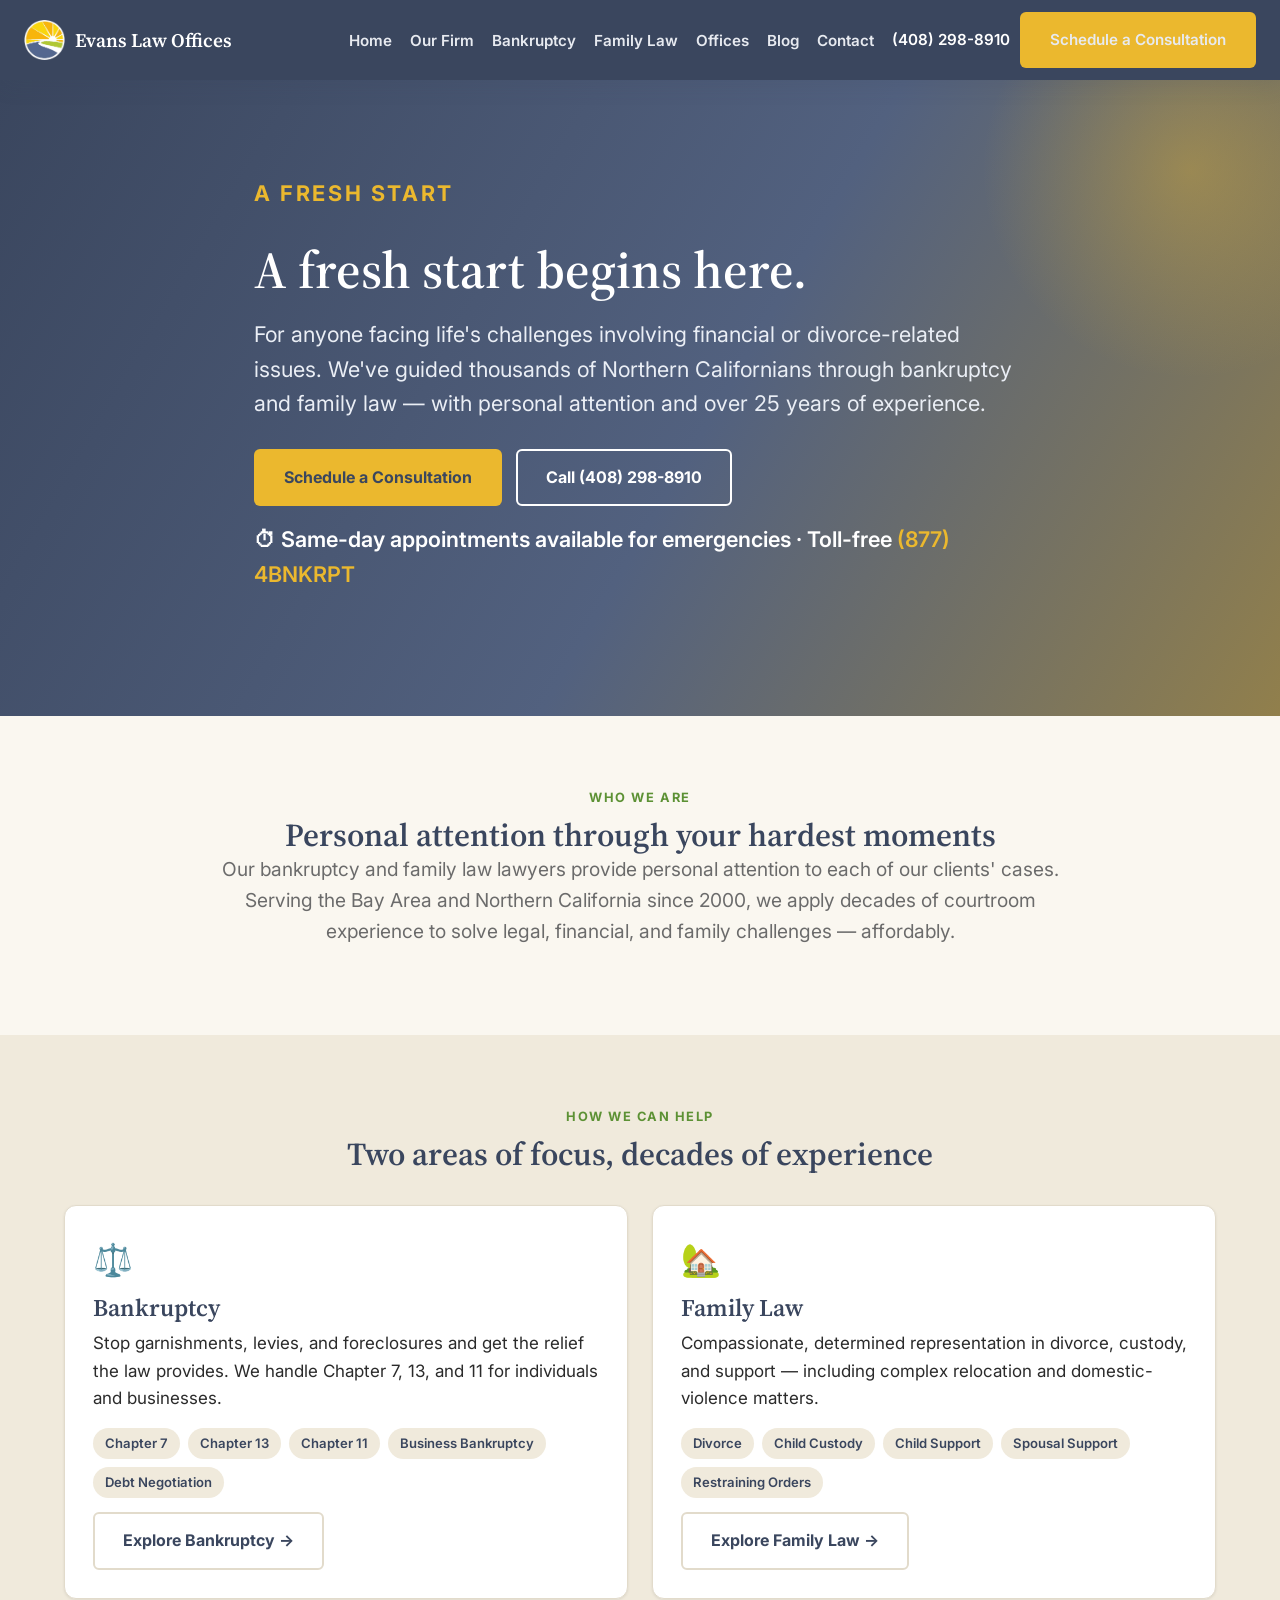
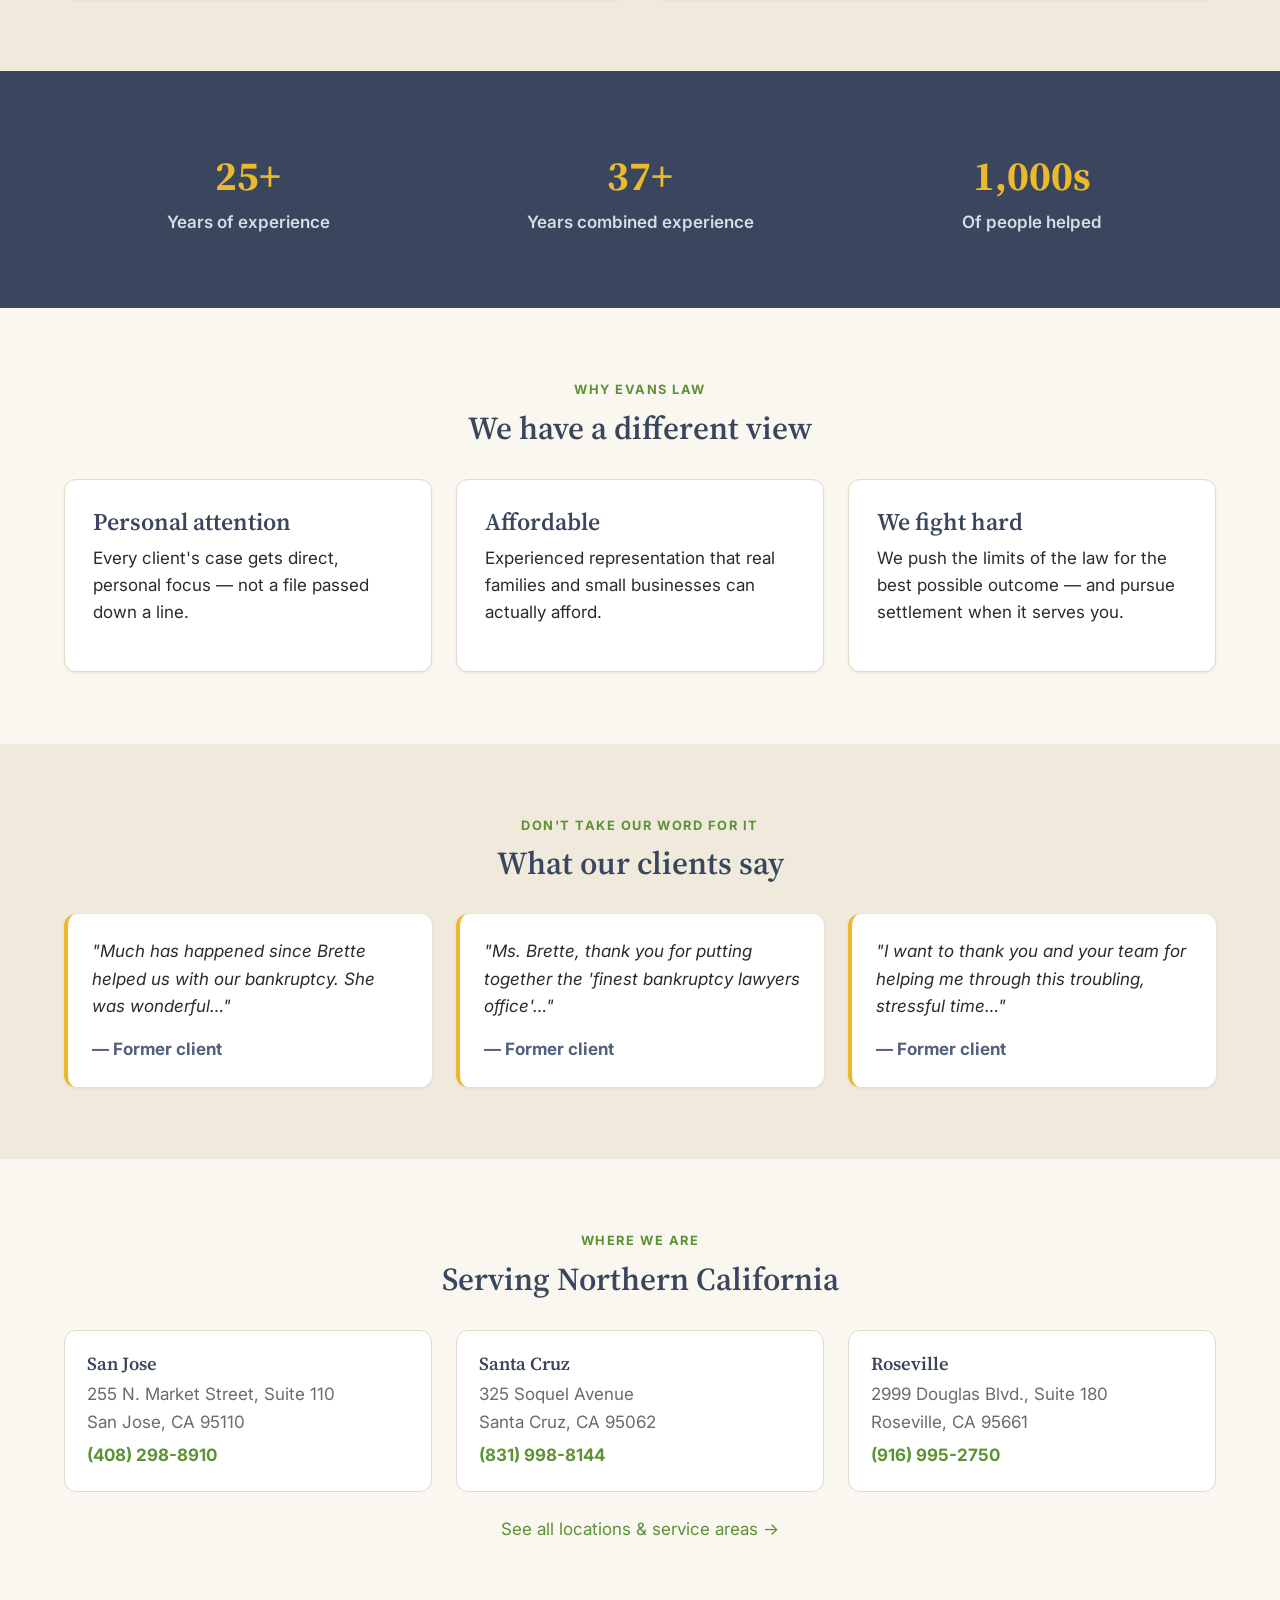
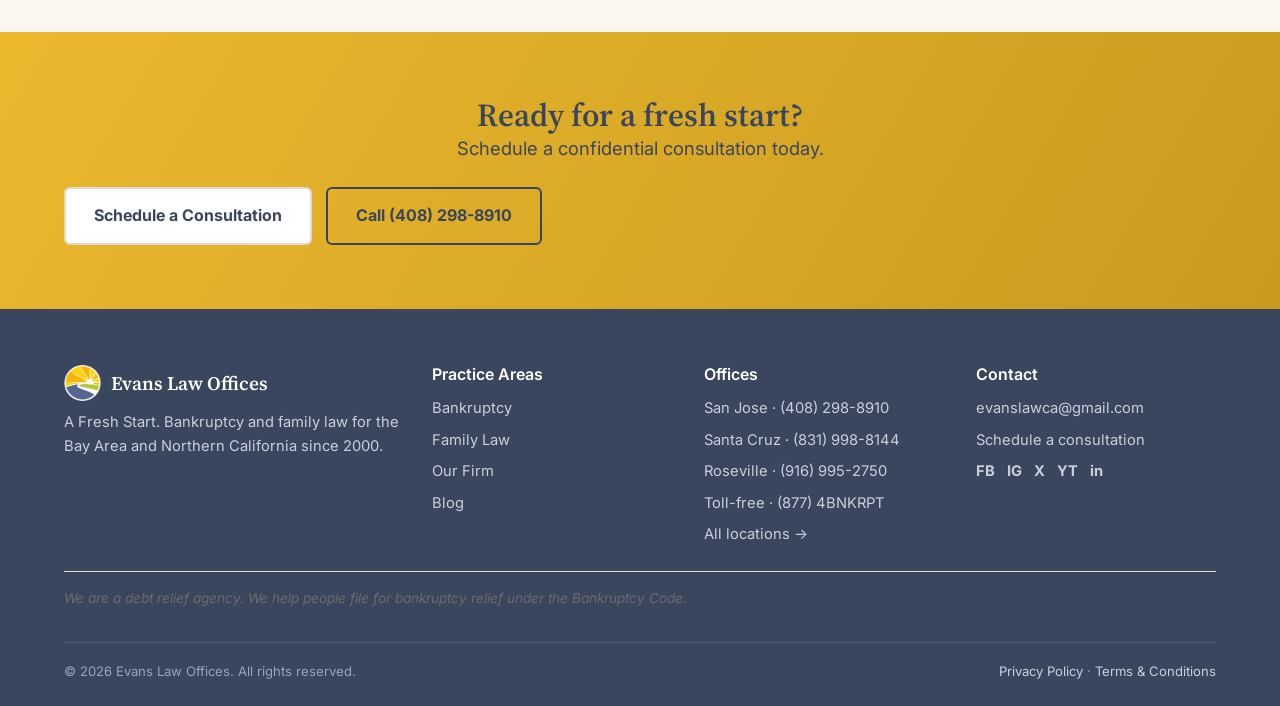
==== index.html @ bb020825 "Evans Law Offices website — initial build Static marketing site (HTML/CSS) for Evans Law Offices. Ba" ====
<!DOCTYPE html>
<html lang="en">
<head>
<meta charset="UTF-8">
<meta name="viewport" content="width=device-width, initial-scale=1.0">
<title>Evans Law Offices — A Fresh Start | Bankruptcy & Family Law, Northern California</title>
<meta name="description" content="Evans Law Offices helps Northern Californians through bankruptcy and family law with personal attention and 25+ years of experience. A fresh start begins here. Schedule a consultation.">
<link rel="preconnect" href="https://fonts.googleapis.com">
<link rel="preconnect" href="https://fonts.gstatic.com" crossorigin>
<link href="https://fonts.googleapis.com/css2?family=Inter:wght@400;600;700&family=Source+Serif+4:wght@500;600;700&display=swap" rel="stylesheet">
<link rel="stylesheet" href="css/styles.css">
<link rel="icon" href="assets/LOGO-LAW-1.png">
</head>
<body>

<!-- HEADER (keep identical across pages) -->
<header class="site-header">
  <nav class="nav">
    <a class="brand" href="index.html"><img src="assets/LOGO-LAW-1.png" alt="Evans Law Offices logo">Evans Law Offices</a>
    <button class="nav-toggle" aria-label="Toggle menu" onclick="document.getElementById('menu').classList.toggle('open')">☰</button>
    <ul class="nav-links" id="menu">
      <li><a href="index.html">Home</a></li>
      <li><a href="our-firm.html">Our Firm</a></li>
      <li><a href="bankruptcy.html">Bankruptcy</a></li>
      <li><a href="family-law.html">Family Law</a></li>
      <li><a href="offices.html">Offices</a></li>
      <li><a href="blog.html">Blog</a></li>
      <li><a href="contact.html">Contact</a></li>
      <li class="nav-cta">
        <a class="nav-phone" href="tel:+14082988910">(408) 298-8910</a>
        <a class="btn btn--gold" href="contact.html">Schedule a Consultation</a>
      </li>
    </ul>
  </nav>
</header>

<!-- HERO -->
<section class="hero">
  <div class="container">
    <p class="eyebrow" style="color:var(--gold)">A Fresh Start</p>
    <h1>A fresh start begins here.</h1>
    <p>For anyone facing life's challenges involving financial or divorce-related issues. We've guided
       thousands of Northern Californians through bankruptcy and family law — with personal attention
       and over 25 years of experience.</p>
    <div class="btn-row">
      <a class="btn btn--gold" href="contact.html">Schedule a Consultation</a>
      <a class="btn btn--outline" href="tel:+14082988910">Call (408) 298-8910</a>
    </div>
    <p style="margin-top:1rem;font-weight:600;color:#fff">⏱ Same-day appointments available for emergencies · Toll-free <a href="tel:+18774265778" style="color:var(--gold)">(877) 4BNKRPT</a></p>
  </div>
</section>

<!-- OVERVIEW -->
<section class="section">
  <div class="container center">
    <p class="eyebrow">Who We Are</p>
    <h2>Personal attention through your hardest moments</h2>
    <p class="lead">Our bankruptcy and family law lawyers provide personal attention to each of our
       clients' cases. Serving the Bay Area and Northern California since 2000, we apply decades of
       courtroom experience to solve legal, financial, and family challenges — affordably.</p>
  </div>
</section>

<!-- TWO PILLARS -->
<section class="section section--sand">
  <div class="container">
    <div class="center" style="margin-bottom:32px">
      <p class="eyebrow">How We Can Help</p>
      <h2>Two areas of focus, decades of experience</h2>
    </div>
    <div class="grid grid-2">
      <div class="card">
        <div class="icon">⚖️</div>
        <h3>Bankruptcy</h3>
        <p>Stop garnishments, levies, and foreclosures and get the relief the law provides. We handle
           Chapter 7, 13, and 11 for individuals and businesses.</p>
        <div class="chips">
          <span class="chip">Chapter 7</span><span class="chip">Chapter 13</span>
          <span class="chip">Chapter 11</span><span class="chip">Business Bankruptcy</span>
          <span class="chip">Debt Negotiation</span>
        </div>
        <a class="btn btn--ghost" href="bankruptcy.html">Explore Bankruptcy →</a>
      </div>
      <div class="card">
        <div class="icon">🏡</div>
        <h3>Family Law</h3>
        <p>Compassionate, determined representation in divorce, custody, and support — including
           complex relocation and domestic-violence matters.</p>
        <div class="chips">
          <span class="chip">Divorce</span><span class="chip">Child Custody</span>
          <span class="chip">Child Support</span><span class="chip">Spousal Support</span>
          <span class="chip">Restraining Orders</span>
        </div>
        <a class="btn btn--ghost" href="family-law.html">Explore Family Law →</a>
      </div>
    </div>
  </div>
</section>

<!-- STATS BAND -->
<section class="section section--slate">
  <div class="container">
    <div class="stats">
      <div class="stat"><div class="num">25+</div><div class="label">Years of experience</div></div>
      <div class="stat"><div class="num">37+</div><div class="label">Years combined experience</div></div>
      <div class="stat"><div class="num">1,000s</div><div class="label">Of people helped</div></div>
    </div>
  </div>
</section>

<!-- WHY US -->
<section class="section">
  <div class="container">
    <div class="center" style="margin-bottom:32px">
      <p class="eyebrow">Why Evans Law</p>
      <h2>We have a different view</h2>
    </div>
    <div class="grid grid-3">
      <div class="card"><h3>Personal attention</h3><p>Every client's case gets direct, personal focus —
        not a file passed down a line.</p></div>
      <div class="card"><h3>Affordable</h3><p>Experienced representation that real families and small
        businesses can actually afford.</p></div>
      <div class="card"><h3>We fight hard</h3><p>We push the limits of the law for the best possible
        outcome — and pursue settlement when it serves you.</p></div>
    </div>
  </div>
</section>

<!-- TESTIMONIALS -->
<section class="section section--sand">
  <div class="container">
    <div class="center" style="margin-bottom:32px">
      <p class="eyebrow">Don't Take Our Word For It</p>
      <h2>What our clients say</h2>
    </div>
    <div class="grid grid-3">
      <div class="quote"><p>"Much has happened since Brette helped us with our bankruptcy. She was
        wonderful…"</p><div class="by">— Former client</div></div>
      <div class="quote"><p>"Ms. Brette, thank you for putting together the 'finest bankruptcy
        lawyers office'…"</p><div class="by">— Former client</div></div>
      <div class="quote"><p>"I want to thank you and your team for helping me through this troubling,
        stressful time…"</p><div class="by">— Former client</div></div>
    </div>
  </div>
</section>

<!-- OFFICES STRIP -->
<section class="section">
  <div class="container">
    <div class="center" style="margin-bottom:32px">
      <p class="eyebrow">Where We Are</p>
      <h2>Serving Northern California</h2>
    </div>
    <div class="grid grid-3">
      <div class="office"><h3>San Jose</h3><address>255 N. Market Street, Suite 110<br>San Jose, CA 95110</address><a href="tel:+14082988910">(408) 298-8910</a></div>
      <div class="office"><h3>Santa Cruz</h3><address>325 Soquel Avenue<br>Santa Cruz, CA 95062</address><a href="tel:+18319988144">(831) 998-8144</a></div>
      <div class="office"><h3>Roseville</h3><address>2999 Douglas Blvd., Suite 180<br>Roseville, CA 95661</address><a href="tel:+19169952750">(916) 995-2750</a></div>
    </div>
    <p class="center" style="margin-top:24px"><a href="offices.html">See all locations &amp; service areas →</a></p>
  </div>
</section>

<!-- CTA BAND -->
<section class="cta-band">
  <div class="container">
    <h2>Ready for a fresh start?</h2>
    <p style="font-size:1.15rem;margin-bottom:1.5rem">Schedule a confidential consultation today.</p>
    <div class="btn-row center">
      <a class="btn btn--ghost" href="contact.html">Schedule a Consultation</a>
      <a class="btn btn--outline" href="tel:+14082988910" style="color:var(--slate-deep)">Call (408) 298-8910</a>
    </div>
  </div>
</section>

<!-- FOOTER (keep identical across pages) -->
<footer class="site-footer">
  <div class="container">
    <div class="footer-grid">
      <div>
        <a class="brand" href="index.html" style="color:#fff;margin-bottom:10px"><img src="assets/LOGO-LAW-1.png" alt="" style="height:36px">Evans Law Offices</a>
        <p style="margin-top:10px">A Fresh Start. Bankruptcy and family law for the Bay Area and
           Northern California since 2000.</p>
      </div>
      <div>
        <h4>Practice Areas</h4>
        <ul>
          <li><a href="bankruptcy.html">Bankruptcy</a></li>
          <li><a href="family-law.html">Family Law</a></li>
          <li><a href="our-firm.html">Our Firm</a></li>
          <li><a href="blog.html">Blog</a></li>
        </ul>
      </div>
      <div>
        <h4>Offices</h4>
        <ul>
          <li>San Jose · <a href="tel:+14082988910">(408) 298-8910</a></li>
          <li>Santa Cruz · <a href="tel:+18319988144">(831) 998-8144</a></li>
          <li>Roseville · <a href="tel:+19169952750">(916) 995-2750</a></li>
          <li>Toll-free · <a href="tel:+18774265778">(877) 4BNKRPT</a></li>
          <li><a href="offices.html">All locations →</a></li>
        </ul>
      </div>
      <div>
        <h4>Contact</h4>
        <ul>
          <li><a href="mailto:evanslawca@gmail.com">evanslawca@gmail.com</a></li>
          <li><a href="contact.html">Schedule a consultation</a></li>
        </ul>
        <div class="socials"><a href="#">FB</a><a href="#">IG</a><a href="#">X</a><a href="#">YT</a><a href="#">in</a></div>
      </div>
    </div>
    <p class="disclosure">We are a debt relief agency. We help people file for bankruptcy relief under
       the Bankruptcy Code.</p>
    <div class="footer-bottom">
      <span>© 2026 Evans Law Offices. All rights reserved.</span>
      <span><a href="privacy-policy.html">Privacy Policy</a> · <a href="terms.html">Terms &amp; Conditions</a></span>
    </div>
  </div>
</footer>

</body>
</html>
---- css/styles.css ----
/* Evans Law Offices — shared stylesheet. Tokens from docs/design-tokens.md */

:root{
  --gold:#EBB82E; --gold-dark:#C99A1E;
  --slate:#52617F; --slate-deep:#3A465E;
  --green:#73B043; --green-dark:#5C9134;
  --cream:#FAF7F0; --sand:#F0EADC; --charcoal:#2B2B2B; --gray:#6B6B6B;
  --line:#E2DBCB; --white:#fff;
  --radius-sm:6px; --radius:12px; --radius-lg:20px;
  --shadow-sm:0 1px 3px rgba(0,0,0,.08);
  --shadow:0 6px 20px rgba(58,70,94,.12);
  --shadow-lg:0 16px 40px rgba(58,70,94,.18);
  --serif:"Source Serif 4",Georgia,"Times New Roman",serif;
  --sans:"Inter","Helvetica Neue",Arial,sans-serif;
  --container:1200px;
}

*{box-sizing:border-box;margin:0;padding:0}
html{scroll-behavior:smooth}
body{font-family:var(--sans);color:var(--charcoal);background:var(--cream);line-height:1.6;font-size:17px}
img{max-width:100%;display:block}
a{color:var(--green-dark);text-decoration:none}
a:hover{text-decoration:underline}
h1,h2,h3,h4{font-family:var(--serif);color:var(--slate-deep);line-height:1.2;font-weight:600}
h1{font-size:2.5rem}h2{font-size:2rem}h3{font-size:1.5rem}
p{margin:0 0 1rem}
.container{max-width:var(--container);margin:0 auto;padding:0 24px}
.section{padding:72px 0}
.section--sand{background:var(--sand)}
.section--slate{background:var(--slate-deep);color:#EDEFF3}
.section--slate h2,.section--slate h3{color:#fff}
.center{text-align:center}
.lead{font-size:1.2rem;color:var(--gray);max-width:70ch}
.center .lead{margin-left:auto;margin-right:auto}
.eyebrow{text-transform:uppercase;letter-spacing:.12em;font-size:.8rem;font-weight:700;color:var(--green-dark);margin-bottom:.5rem}
.section--slate .eyebrow{color:var(--gold)}

/* Buttons */
.btn{display:inline-block;font-weight:700;padding:14px 28px;border-radius:var(--radius-sm);
  border:2px solid transparent;cursor:pointer;transition:.15s;font-size:1rem}
.btn:hover{text-decoration:none}
.btn--gold{background:var(--gold);color:var(--slate-deep)}
.btn--gold:hover{background:var(--gold-dark)}
.btn--outline{background:transparent;border-color:currentColor;color:inherit}
.btn--outline:hover{background:rgba(255,255,255,.12)}
.btn--ghost{background:#fff;color:var(--slate-deep);border-color:var(--line)}
.btn--ghost:hover{border-color:var(--slate)}
.btn-row{display:flex;gap:14px;flex-wrap:wrap}
.center .btn-row{justify-content:center}

/* Header */
.site-header{position:sticky;top:0;z-index:50;background:var(--slate-deep);color:#fff;box-shadow:var(--shadow)}
.nav{display:flex;align-items:center;gap:20px;padding:12px 24px;max-width:1280px;margin:0 auto}
.brand{display:flex;align-items:center;gap:10px;font-family:var(--serif);font-size:1.2rem;color:#fff;font-weight:600}
.brand img{height:40px;width:auto}
.brand:hover{text-decoration:none}
.nav-links{display:flex;gap:18px;margin-left:auto;align-items:center;list-style:none;flex-wrap:wrap}
.nav-links a{color:#E7EAF0;font-weight:600;font-size:.95rem}
.nav-links a:hover{color:var(--gold);text-decoration:none}
.nav-cta{display:flex;gap:10px;align-items:center}
.nav-phone{color:#fff!important;font-weight:700}
.nav-toggle{display:none;background:none;border:0;color:#fff;font-size:1.6rem;cursor:pointer}

/* Hero */
.hero{position:relative;background:linear-gradient(120deg,var(--slate-deep) 0%,var(--slate) 55%,var(--gold-dark) 140%);
  color:#fff;padding:96px 0;overflow:hidden}
.hero::after{content:"";position:absolute;right:-120px;top:-120px;width:420px;height:420px;border-radius:50%;
  background:radial-gradient(circle,var(--gold) 0%,transparent 70%);opacity:.35}
.hero .container{position:relative;z-index:2;max-width:820px}
.hero h1{color:#fff;font-size:3.25rem;margin-bottom:1rem}
.hero p{font-size:1.35rem;color:#EAEEF5;margin-bottom:1.75rem;max-width:60ch}

/* Grid + cards */
.grid{display:grid;gap:24px}
.grid-2{grid-template-columns:repeat(2,1fr)}
.grid-3{grid-template-columns:repeat(3,1fr)}
.card{background:#fff;border:1px solid var(--line);border-radius:var(--radius);padding:28px;box-shadow:var(--shadow-sm);transition:.15s}
.card:hover{box-shadow:var(--shadow);transform:translateY(-3px)}
.card h3{margin-bottom:.5rem}
.card .icon{font-size:2rem;margin-bottom:.5rem}
.chips{display:flex;flex-wrap:wrap;gap:8px;margin:14px 0}
.chip{background:var(--sand);color:var(--slate-deep);border-radius:999px;padding:5px 12px;font-size:.82rem;font-weight:600}

/* Stats band */
.stats{display:grid;grid-template-columns:repeat(3,1fr);gap:24px;text-align:center}
.stat .num{font-family:var(--serif);font-size:2.6rem;color:var(--gold);font-weight:700}
.stat .label{color:#D6DBE6;font-weight:600}

/* Testimonials */
.quote{background:#fff;border-left:4px solid var(--gold);border-radius:var(--radius);padding:24px;box-shadow:var(--shadow-sm)}
.quote p{font-style:italic;color:var(--charcoal)}
.quote .by{font-style:normal;font-weight:700;color:var(--slate);margin-top:.5rem}

/* Office cards */
.office{background:#fff;border:1px solid var(--line);border-radius:var(--radius);padding:22px}
.office h3{font-size:1.15rem}
.office address{font-style:normal;color:var(--gray);margin:.4rem 0}
.office a{font-weight:700}

/* Team */
.member{background:#fff;border:1px solid var(--line);border-radius:var(--radius);overflow:hidden;text-align:center}
.member .ph{aspect-ratio:1/1;background:linear-gradient(135deg,var(--sand),var(--line));display:flex;align-items:center;justify-content:center;font-family:var(--serif);font-size:3rem;color:var(--slate)}
.member .body{padding:20px}
.member .role{color:var(--green-dark);font-weight:700;font-size:.9rem}

/* Forms */
.form{display:grid;gap:14px;max-width:620px}
.form label{font-weight:600;font-size:.9rem;color:var(--slate-deep)}
.form input,.form select,.form textarea{width:100%;padding:12px;border:1px solid var(--line);border-radius:var(--radius-sm);font:inherit;background:#fff}
.form textarea{min-height:130px}
.form-row{display:grid;grid-template-columns:1fr 1fr;gap:14px}
@media(max-width:560px){.form-row{grid-template-columns:1fr}}

/* CTA band */
.cta-band{background:linear-gradient(120deg,var(--gold) 0%,var(--gold-dark) 100%);color:var(--slate-deep);text-align:center;padding:64px 0}
.cta-band h2{color:var(--slate-deep)}

/* Disclosure */
.disclosure{font-size:.85rem;color:var(--gray);font-style:italic;border-top:1px solid var(--line);padding-top:1rem;margin-top:1rem}

/* Footer */
.site-footer{background:var(--slate-deep);color:#C9D0DD;padding:56px 0 24px;font-size:.92rem}
.footer-grid{display:grid;grid-template-columns:1.4fr 1fr 1fr 1fr;gap:32px}
.site-footer h4{color:#fff;font-family:var(--sans);font-size:1rem;margin-bottom:.8rem}
.site-footer a{color:#C9D0DD}
.site-footer a:hover{color:var(--gold)}
.site-footer ul{list-style:none}
.site-footer li{margin-bottom:.5rem}
.footer-bottom{border-top:1px solid rgba(255,255,255,.12);margin-top:32px;padding-top:18px;display:flex;justify-content:space-between;gap:16px;flex-wrap:wrap;font-size:.82rem;color:#9AA4B6}
.socials{display:flex;gap:12px}
.socials a{font-weight:700}

/* Page hero (interior) */
.page-hero{background:var(--slate-deep);color:#fff;padding:56px 0}
.page-hero h1{color:#fff}
.page-hero p{color:#D6DBE6;max-width:65ch}
.breadcrumb{font-size:.85rem;color:#9AA4B6;margin-bottom:.5rem}
.breadcrumb a{color:#9AA4B6}

/* Utility */
.mt-0{margin-top:0}.mb-0{margin-bottom:0}
.flag{background:#FFF7E0;border:1px dashed var(--gold-dark);color:#7a5e00;padding:2px 8px;border-radius:4px;font-size:.78rem;font-weight:700}

/* Responsive */
@media(max-width:960px){
  .footer-grid{grid-template-columns:1fr 1fr}
}
@media(max-width:768px){
  body{font-size:16px}
  .hero h1{font-size:2.4rem}.hero p{font-size:1.15rem}
  h1{font-size:2rem}h2{font-size:1.6rem}
  .grid-2,.grid-3{grid-template-columns:1fr}
  .stats{grid-template-columns:1fr;gap:18px}
  .nav-links{display:none;flex-direction:column;width:100%;margin:0;padding:12px 0}
  .nav-links.open{display:flex}
  .nav-toggle{display:block;margin-left:auto}
  .nav{flex-wrap:wrap}
  .footer-grid{grid-template-columns:1fr}
}
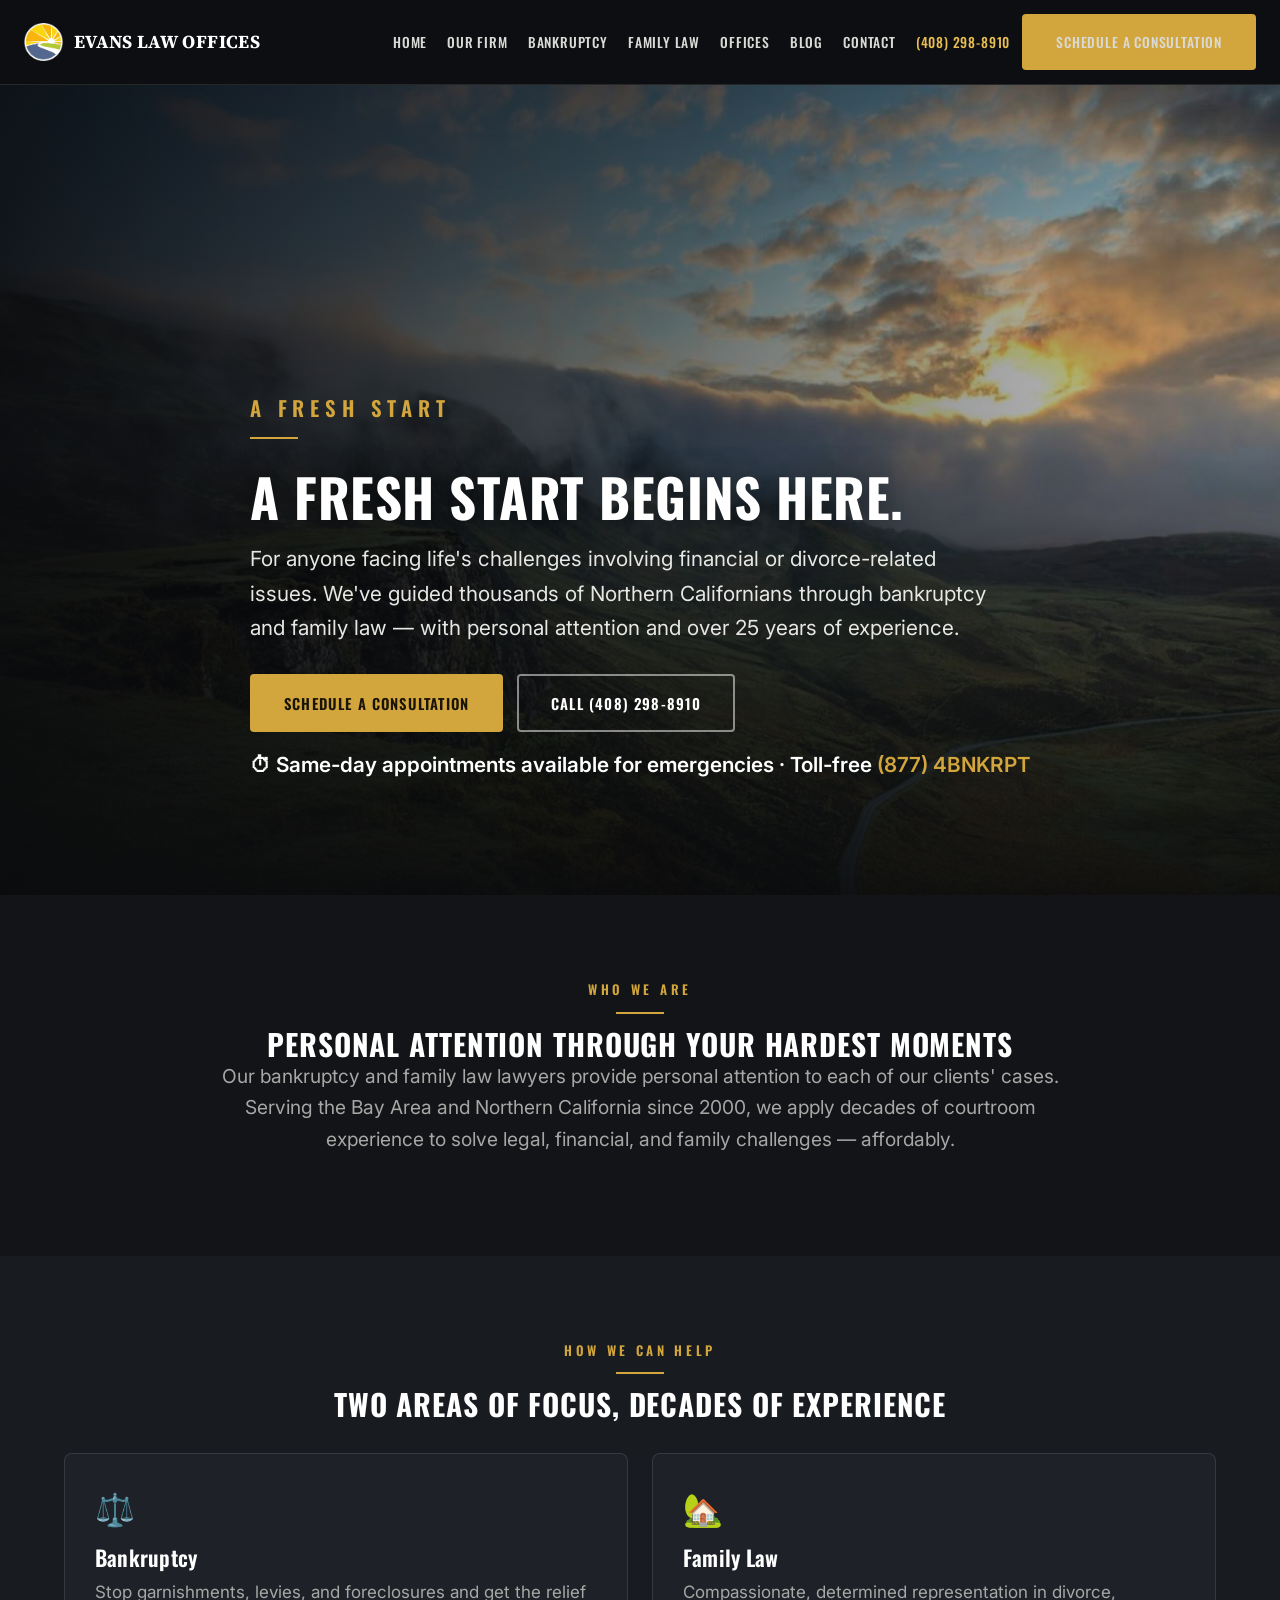
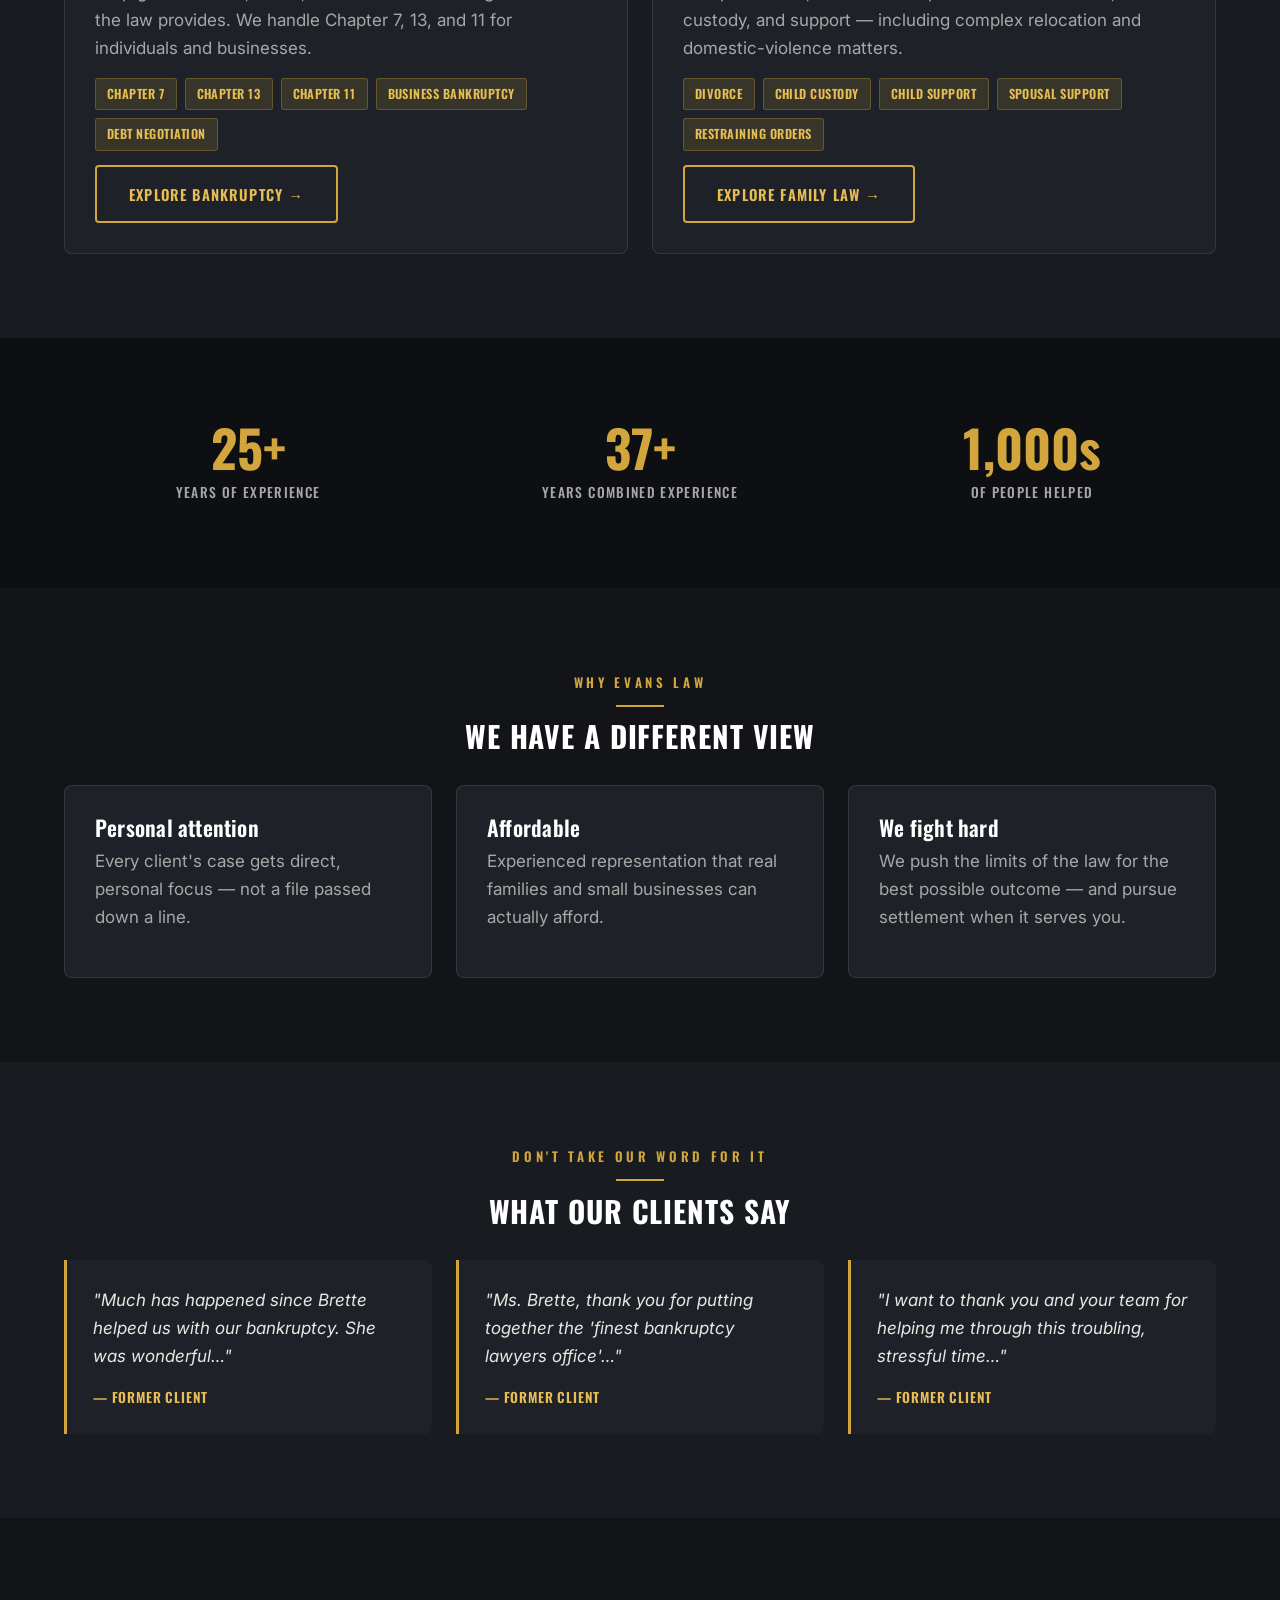
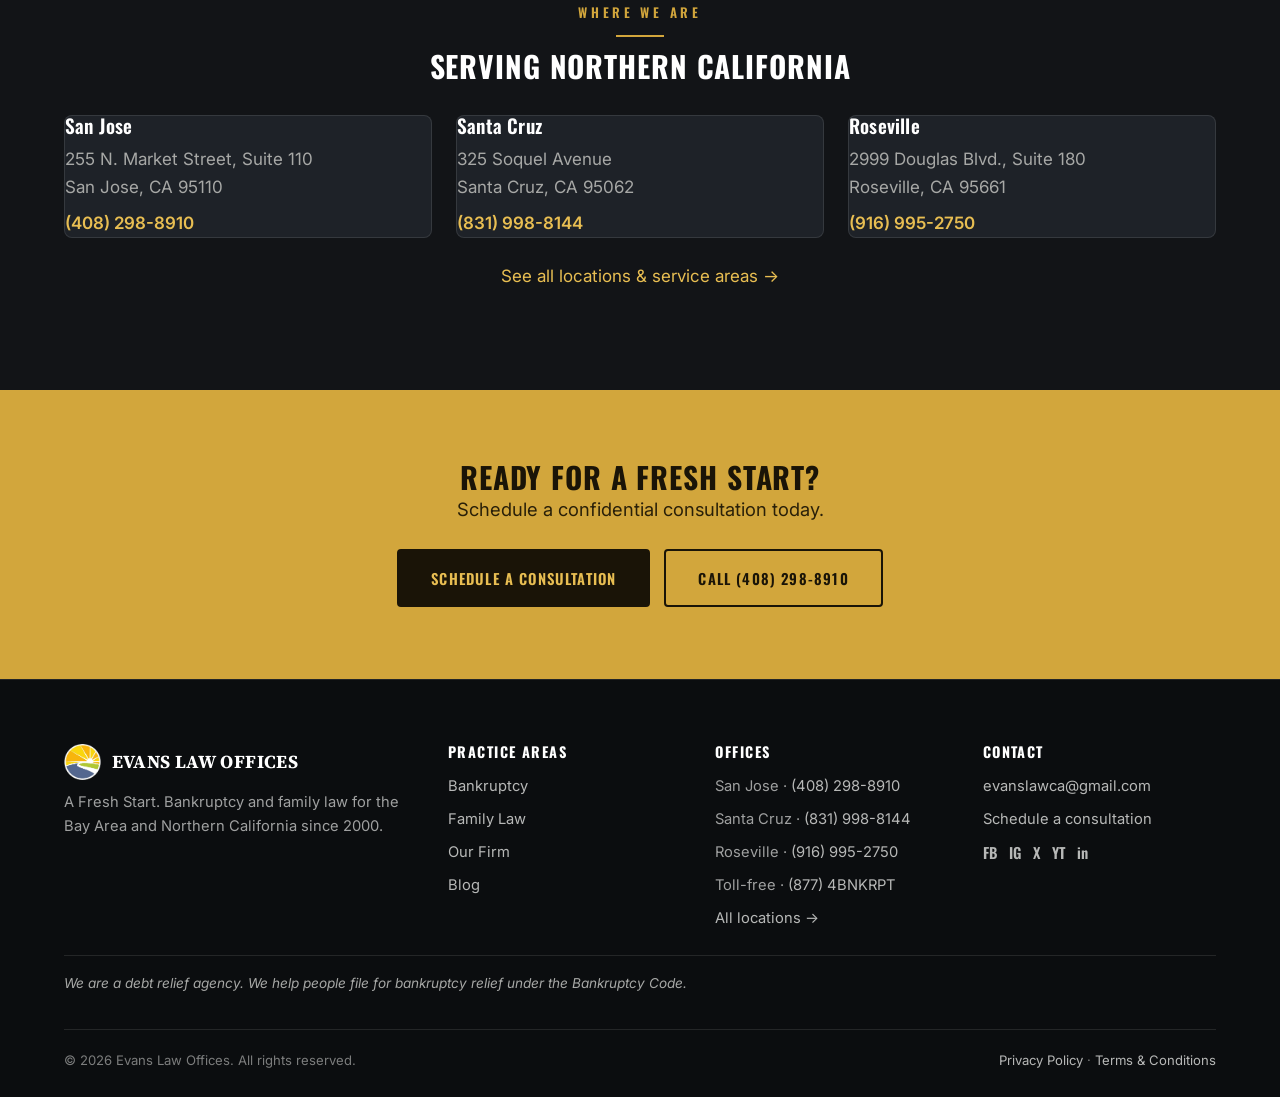
==== commit 998b29b0: "Optimize images + fix CTA centering/contrast and oversized text - Images: removed 4 unused assets, r" ====
--- a/index.html
+++ b/index.html
@@ -167,7 +167,7 @@
     <p style="font-size:1.15rem;margin-bottom:1.5rem">Schedule a confidential consultation today.</p>
     <div class="btn-row center">
       <a class="btn btn--ghost" href="contact.html">Schedule a Consultation</a>
-      <a class="btn btn--outline" href="tel:+14082988910" style="color:var(--slate-deep)">Call (408) 298-8910</a>
+      <a class="btn btn--outline" href="tel:+14082988910">Call (408) 298-8910</a>
     </div>
   </div>
 </section>
--- a/css/styles.css
+++ b/css/styles.css
@@ -1,159 +1,205 @@
-/* Evans Law Offices — shared stylesheet. Tokens from docs/design-tokens.md */
+/* Evans Law Offices — DARK CINEMATIC theme (modeled on bouhan.com).
+   Dramatic full-bleed photography, gold accent, bold uppercase headings. */
+@import url('https://fonts.googleapis.com/css2?family=Oswald:wght@400;500;600;700&family=Inter:wght@400;500;600;700&family=Source+Serif+4:wght@600;700&display=swap');
 
 :root{
-  --gold:#EBB82E; --gold-dark:#C99A1E;
-  --slate:#52617F; --slate-deep:#3A465E;
-  --green:#73B043; --green-dark:#5C9134;
-  --cream:#FAF7F0; --sand:#F0EADC; --charcoal:#2B2B2B; --gray:#6B6B6B;
-  --line:#E2DBCB; --white:#fff;
-  --radius-sm:6px; --radius:12px; --radius-lg:20px;
-  --shadow-sm:0 1px 3px rgba(0,0,0,.08);
-  --shadow:0 6px 20px rgba(58,70,94,.12);
-  --shadow-lg:0 16px 40px rgba(58,70,94,.18);
-  --serif:"Source Serif 4",Georgia,"Times New Roman",serif;
+  --gold:#D2A63C; --gold-bright:#E8BE52; --gold-dark:#B68C2A;
+  --ink:#121417;          /* base near-black bg */
+  --ink-2:#181B20;        /* alt section bg */
+  --surface:#1E2228;      /* cards */
+  --surface-2:#262B33;    /* card hover / inputs */
+  --line:rgba(255,255,255,.10);
+  --line-strong:rgba(255,255,255,.20);
+  --text:#E9E7E1;         /* primary text on dark */
+  --muted:#A7A8A6;        /* secondary text */
+  --white:#fff;
+  --radius-sm:4px; --radius:8px; --radius-lg:14px;
+  --shadow:0 12px 40px rgba(0,0,0,.45);
+  --head:"Oswald",Arial,sans-serif;
   --sans:"Inter","Helvetica Neue",Arial,sans-serif;
+  --serif:"Source Serif 4",Georgia,serif;
   --container:1200px;
+  --hero-img:url('../assets/hero-dawn.jpg');
 }
 
 *{box-sizing:border-box;margin:0;padding:0}
 html{scroll-behavior:smooth}
-body{font-family:var(--sans);color:var(--charcoal);background:var(--cream);line-height:1.6;font-size:17px}
+body{font-family:var(--sans);color:var(--text);background:var(--ink);line-height:1.65;font-size:17px;-webkit-font-smoothing:antialiased}
 img{max-width:100%;display:block}
-a{color:var(--green-dark);text-decoration:none}
-a:hover{text-decoration:underline}
-h1,h2,h3,h4{font-family:var(--serif);color:var(--slate-deep);line-height:1.2;font-weight:600}
-h1{font-size:2.5rem}h2{font-size:2rem}h3{font-size:1.5rem}
+a{color:var(--gold-bright);text-decoration:none}
+a:hover{color:var(--gold);text-decoration:none}
+
+h1,h2,h3,h4{font-family:var(--head);color:#fff;line-height:1.08;font-weight:700;letter-spacing:.01em}
+h1{font-size:2.6rem;text-transform:uppercase}
+h2{font-size:1.85rem;text-transform:uppercase;letter-spacing:.03em}
+h3{font-size:1.35rem;font-weight:600}
 p{margin:0 0 1rem}
+
 .container{max-width:var(--container);margin:0 auto;padding:0 24px}
-.section{padding:72px 0}
-.section--sand{background:var(--sand)}
-.section--slate{background:var(--slate-deep);color:#EDEFF3}
-.section--slate h2,.section--slate h3{color:#fff}
+.section{padding:84px 0;background:var(--ink)}
+.section--sand{background:var(--ink-2)}
+.section--slate{background:#0D0F12}
 .center{text-align:center}
-.lead{font-size:1.2rem;color:var(--gray);max-width:70ch}
+.lead{font-size:1.2rem;color:var(--muted);max-width:70ch}
 .center .lead{margin-left:auto;margin-right:auto}
-.eyebrow{text-transform:uppercase;letter-spacing:.12em;font-size:.8rem;font-weight:700;color:var(--green-dark);margin-bottom:.5rem}
-.section--slate .eyebrow{color:var(--gold)}
+.eyebrow{font-family:var(--head);text-transform:uppercase;letter-spacing:.28em;font-size:.82rem;
+  font-weight:600;color:var(--gold);margin-bottom:.9rem}
+.eyebrow::after{content:"";display:block;width:48px;height:2px;background:var(--gold);margin-top:.7rem}
+.center .eyebrow::after{margin-left:auto;margin-right:auto}
 
 /* Buttons */
-.btn{display:inline-block;font-weight:700;padding:14px 28px;border-radius:var(--radius-sm);
-  border:2px solid transparent;cursor:pointer;transition:.15s;font-size:1rem}
-.btn:hover{text-decoration:none}
-.btn--gold{background:var(--gold);color:var(--slate-deep)}
-.btn--gold:hover{background:var(--gold-dark)}
-.btn--outline{background:transparent;border-color:currentColor;color:inherit}
-.btn--outline:hover{background:rgba(255,255,255,.12)}
-.btn--ghost{background:#fff;color:var(--slate-deep);border-color:var(--line)}
-.btn--ghost:hover{border-color:var(--slate)}
+.btn{display:inline-block;font-family:var(--head);font-weight:600;text-transform:uppercase;
+  letter-spacing:.08em;padding:15px 32px;border-radius:var(--radius-sm);border:2px solid transparent;
+  cursor:pointer;transition:.18s;font-size:.92rem}
+.btn--gold{background:var(--gold);color:#1a1407}
+.btn--gold:hover{background:var(--gold-bright);color:#1a1407}
+.btn--outline{background:transparent;border-color:rgba(255,255,255,.5);color:#fff}
+.btn--outline:hover{background:#fff;color:var(--ink);border-color:#fff}
+.btn--ghost{background:transparent;border-color:var(--gold);color:var(--gold-bright)}
+.btn--ghost:hover{background:var(--gold);color:#1a1407}
 .btn-row{display:flex;gap:14px;flex-wrap:wrap}
-.center .btn-row{justify-content:center}
+.center .btn-row,.btn-row.center{justify-content:center}
 
 /* Header */
-.site-header{position:sticky;top:0;z-index:50;background:var(--slate-deep);color:#fff;box-shadow:var(--shadow)}
-.nav{display:flex;align-items:center;gap:20px;padding:12px 24px;max-width:1280px;margin:0 auto}
-.brand{display:flex;align-items:center;gap:10px;font-family:var(--serif);font-size:1.2rem;color:#fff;font-weight:600}
-.brand img{height:40px;width:auto}
-.brand:hover{text-decoration:none}
-.nav-links{display:flex;gap:18px;margin-left:auto;align-items:center;list-style:none;flex-wrap:wrap}
-.nav-links a{color:#E7EAF0;font-weight:600;font-size:.95rem}
-.nav-links a:hover{color:var(--gold);text-decoration:none}
-.nav-cta{display:flex;gap:10px;align-items:center}
-.nav-phone{color:#fff!important;font-weight:700}
-.nav-toggle{display:none;background:none;border:0;color:#fff;font-size:1.6rem;cursor:pointer}
-
-/* Hero */
-.hero{position:relative;background:linear-gradient(120deg,var(--slate-deep) 0%,var(--slate) 55%,var(--gold-dark) 140%);
-  color:#fff;padding:96px 0;overflow:hidden}
-.hero::after{content:"";position:absolute;right:-120px;top:-120px;width:420px;height:420px;border-radius:50%;
-  background:radial-gradient(circle,var(--gold) 0%,transparent 70%);opacity:.35}
-.hero .container{position:relative;z-index:2;max-width:820px}
-.hero h1{color:#fff;font-size:3.25rem;margin-bottom:1rem}
-.hero p{font-size:1.35rem;color:#EAEEF5;margin-bottom:1.75rem;max-width:60ch}
+.site-header{position:sticky;top:0;z-index:50;background:rgba(13,15,18,.92);backdrop-filter:blur(8px);
+  border-bottom:1px solid var(--line)}
+.nav{display:flex;align-items:center;gap:20px;padding:14px 24px;max-width:1320px;margin:0 auto}
+.brand{display:flex;align-items:center;gap:11px;font-family:var(--serif);font-size:1.15rem;color:#fff;
+  font-weight:700;letter-spacing:.02em;text-transform:uppercase}
+.brand img{height:38px;width:auto}
+.brand:hover{color:#fff}
+.nav-links{display:flex;gap:20px;margin-left:auto;align-items:center;list-style:none;flex-wrap:wrap}
+.nav-links a{font-family:var(--head);text-transform:uppercase;letter-spacing:.06em;color:#D9D9D6;
+  font-weight:500;font-size:.85rem}
+.nav-links a:hover{color:var(--gold-bright)}
+.nav-cta{display:flex;gap:12px;align-items:center}
+.nav-phone{color:var(--gold-bright)!important;font-weight:600}
+.nav-toggle{display:none;background:none;border:0;color:#fff;font-size:1.7rem;cursor:pointer;line-height:1}
+
+/* Hero — full-bleed dramatic photo */
+.hero{position:relative;min-height:90vh;display:flex;align-items:flex-end;
+  background:var(--hero-img) center/cover no-repeat;color:#fff;overflow:hidden}
+.hero::before{content:"";position:absolute;inset:0;
+  background:linear-gradient(90deg,rgba(10,11,13,.92) 0%,rgba(10,11,13,.62) 45%,rgba(10,11,13,.2) 100%),
+             linear-gradient(0deg,rgba(10,11,13,.9) 0%,rgba(10,11,13,0) 55%)}
+.hero .container{position:relative;z-index:2;max-width:860px;padding-bottom:84px;padding-top:80px}
+.hero h1{font-size:3.3rem;color:#fff;margin-bottom:1.1rem;text-shadow:0 2px 30px rgba(0,0,0,.5)}
+.hero p{font-size:1.3rem;color:#E7E7E4;margin-bottom:1.8rem;max-width:58ch}
+.hero .eyebrow{color:var(--gold-bright)}
 
 /* Grid + cards */
 .grid{display:grid;gap:24px}
 .grid-2{grid-template-columns:repeat(2,1fr)}
 .grid-3{grid-template-columns:repeat(3,1fr)}
-.card{background:#fff;border:1px solid var(--line);border-radius:var(--radius);padding:28px;box-shadow:var(--shadow-sm);transition:.15s}
-.card:hover{box-shadow:var(--shadow);transform:translateY(-3px)}
-.card h3{margin-bottom:.5rem}
-.card .icon{font-size:2rem;margin-bottom:.5rem}
+.card{background:var(--surface);border:1px solid var(--line);border-radius:var(--radius);padding:30px;
+  transition:.18s}
+.card:hover{background:var(--surface-2);border-color:var(--gold);transform:translateY(-4px)}
+.card h3{margin-bottom:.5rem;color:#fff}
+.card p{color:var(--muted)}
+.card .icon{font-size:2rem;margin-bottom:.6rem}
 .chips{display:flex;flex-wrap:wrap;gap:8px;margin:14px 0}
-.chip{background:var(--sand);color:var(--slate-deep);border-radius:999px;padding:5px 12px;font-size:.82rem;font-weight:600}
+.chip{background:rgba(210,166,60,.14);color:var(--gold-bright);border:1px solid rgba(210,166,60,.3);
+  border-radius:3px;padding:5px 11px;font-size:.78rem;font-weight:600;font-family:var(--head);
+  letter-spacing:.04em;text-transform:uppercase}
 
 /* Stats band */
 .stats{display:grid;grid-template-columns:repeat(3,1fr);gap:24px;text-align:center}
-.stat .num{font-family:var(--serif);font-size:2.6rem;color:var(--gold);font-weight:700}
-.stat .label{color:#D6DBE6;font-weight:600}
+.stat .num{font-family:var(--head);font-size:3.2rem;color:var(--gold);font-weight:700;line-height:1}
+.stat .label{color:var(--muted);font-weight:500;font-family:var(--head);text-transform:uppercase;
+  letter-spacing:.1em;font-size:.85rem;margin-top:.5rem}
 
 /* Testimonials */
-.quote{background:#fff;border-left:4px solid var(--gold);border-radius:var(--radius);padding:24px;box-shadow:var(--shadow-sm)}
-.quote p{font-style:italic;color:var(--charcoal)}
-.quote .by{font-style:normal;font-weight:700;color:var(--slate);margin-top:.5rem}
+.quote{background:var(--surface);border-left:3px solid var(--gold);border-radius:0 var(--radius) var(--radius) 0;
+  padding:26px}
+.quote p{font-style:italic;color:var(--text)}
+.quote .by{font-style:normal;font-weight:600;color:var(--gold-bright);margin-top:.6rem;font-family:var(--head);
+  text-transform:uppercase;letter-spacing:.06em;font-size:.85rem}
 
 /* Office cards */
-.office{background:#fff;border:1px solid var(--line);border-radius:var(--radius);padding:22px}
-.office h3{font-size:1.15rem}
-.office address{font-style:normal;color:var(--gray);margin:.4rem 0}
-.office a{font-weight:700}
+.office{background:var(--surface);border:1px solid var(--line);border-radius:var(--radius);padding:24px}
+.office{overflow:hidden;padding:0}
+.office .office-body{padding:22px}
+.office h3{font-size:1.2rem}
+.office address{font-style:normal;color:var(--muted);margin:.5rem 0}
+.office a{font-weight:600}
+.office .map{width:100%;height:190px;border:0;display:block;filter:grayscale(40%) invert(0)}
 
 /* Team */
-.member{background:#fff;border:1px solid var(--line);border-radius:var(--radius);overflow:hidden;text-align:center}
-.member .ph{aspect-ratio:1/1;background:linear-gradient(135deg,var(--sand),var(--line));display:flex;align-items:center;justify-content:center;font-family:var(--serif);font-size:3rem;color:var(--slate)}
-.member .body{padding:20px}
-.member .role{color:var(--green-dark);font-weight:700;font-size:.9rem}
+.member{background:var(--surface);border:1px solid var(--line);border-radius:var(--radius);overflow:hidden;text-align:center}
+.member .ph{aspect-ratio:1/1;background:linear-gradient(135deg,#2a2f37,#1a1d22);display:flex;
+  align-items:center;justify-content:center;font-family:var(--head);font-size:3rem;color:var(--gold);font-weight:700}
+.member-img{width:100%;aspect-ratio:4/5;object-fit:cover;object-position:center top;display:block;
+  filter:grayscale(18%) contrast(1.02)}
+.member:hover .member-img{filter:none}
+.member .body{padding:22px}
+.member .role{color:var(--gold-bright);font-weight:600;font-size:.85rem;font-family:var(--head);
+  text-transform:uppercase;letter-spacing:.06em}
+.member p{color:var(--muted)}
 
 /* Forms */
-.form{display:grid;gap:14px;max-width:620px}
-.form label{font-weight:600;font-size:.9rem;color:var(--slate-deep)}
-.form input,.form select,.form textarea{width:100%;padding:12px;border:1px solid var(--line);border-radius:var(--radius-sm);font:inherit;background:#fff}
+.form{display:grid;gap:15px;max-width:620px}
+.form label{font-weight:600;font-size:.82rem;color:#D9D9D6;font-family:var(--head);text-transform:uppercase;letter-spacing:.06em}
+.form input,.form select,.form textarea{width:100%;padding:13px;border:1px solid var(--line-strong);
+  border-radius:var(--radius-sm);font:inherit;background:var(--surface);color:var(--text)}
+.form input:focus,.form textarea:focus,.form select:focus{outline:none;border-color:var(--gold)}
 .form textarea{min-height:130px}
 .form-row{display:grid;grid-template-columns:1fr 1fr;gap:14px}
 @media(max-width:560px){.form-row{grid-template-columns:1fr}}
 
 /* CTA band */
-.cta-band{background:linear-gradient(120deg,var(--gold) 0%,var(--gold-dark) 100%);color:var(--slate-deep);text-align:center;padding:64px 0}
-.cta-band h2{color:var(--slate-deep)}
+.cta-band{background:var(--gold);color:#1a1407;text-align:center;padding:72px 0}
+.cta-band h2{color:#1a1407}
+.cta-band p{color:#2a2009}
+/* High-contrast buttons on the gold CTA band */
+.cta-band .btn--ghost{background:#1a1407;color:var(--gold-bright);border-color:#1a1407}
+.cta-band .btn--ghost:hover{background:#000;color:#fff}
+.cta-band .btn--outline{border-color:#1a1407;color:#1a1407}
+.cta-band .btn--outline:hover{background:#1a1407;color:var(--gold-bright)}
 
 /* Disclosure */
-.disclosure{font-size:.85rem;color:var(--gray);font-style:italic;border-top:1px solid var(--line);padding-top:1rem;margin-top:1rem}
+.disclosure{font-size:.85rem;color:var(--muted);font-style:italic;border-top:1px solid var(--line);padding-top:1rem;margin-top:1rem}
 
 /* Footer */
-.site-footer{background:var(--slate-deep);color:#C9D0DD;padding:56px 0 24px;font-size:.92rem}
-.footer-grid{display:grid;grid-template-columns:1.4fr 1fr 1fr 1fr;gap:32px}
-.site-footer h4{color:#fff;font-family:var(--sans);font-size:1rem;margin-bottom:.8rem}
-.site-footer a{color:#C9D0DD}
-.site-footer a:hover{color:var(--gold)}
+.site-footer{background:#0B0D0F;color:#9FA0A0;padding:64px 0 26px;font-size:.92rem;border-top:1px solid var(--line)}
+.footer-grid{display:grid;grid-template-columns:1.5fr 1fr 1fr 1fr;gap:34px}
+.site-footer h4{color:#fff;font-family:var(--head);text-transform:uppercase;letter-spacing:.1em;font-size:.9rem;margin-bottom:.9rem}
+.site-footer a{color:#B7B8B7}
+.site-footer a:hover{color:var(--gold-bright)}
 .site-footer ul{list-style:none}
-.site-footer li{margin-bottom:.5rem}
-.footer-bottom{border-top:1px solid rgba(255,255,255,.12);margin-top:32px;padding-top:18px;display:flex;justify-content:space-between;gap:16px;flex-wrap:wrap;font-size:.82rem;color:#9AA4B6}
-.socials{display:flex;gap:12px}
-.socials a{font-weight:700}
-
-/* Page hero (interior) */
-.page-hero{background:var(--slate-deep);color:#fff;padding:56px 0}
-.page-hero h1{color:#fff}
-.page-hero p{color:#D6DBE6;max-width:65ch}
-.breadcrumb{font-size:.85rem;color:#9AA4B6;margin-bottom:.5rem}
-.breadcrumb a{color:#9AA4B6}
+.site-footer li{margin-bottom:.55rem}
+.footer-bottom{border-top:1px solid var(--line);margin-top:34px;padding-top:20px;display:flex;
+  justify-content:space-between;gap:16px;flex-wrap:wrap;font-size:.82rem;color:#7C7D7D}
+.socials{display:flex;gap:12px;margin-top:6px}
+.socials a{font-weight:600;font-family:var(--head)}
+
+/* Interior page hero — dramatic photo + heavy overlay */
+.page-hero{position:relative;background:var(--hero-img) center/cover no-repeat;color:#fff;padding:90px 0 70px;overflow:hidden}
+.page-hero::before{content:"";position:absolute;inset:0;background:linear-gradient(90deg,rgba(10,11,13,.94),rgba(10,11,13,.7))}
+.page-hero .container{position:relative;z-index:2}
+.page-hero h1{color:#fff;font-size:2.8rem}
+.page-hero p{color:#D8D8D5;max-width:65ch}
+.breadcrumb{font-family:var(--head);text-transform:uppercase;letter-spacing:.08em;font-size:.78rem;color:#9a9b99;margin-bottom:.6rem}
+.breadcrumb a{color:#9a9b99}
+.breadcrumb a:hover{color:var(--gold-bright)}
 
 /* Utility */
 .mt-0{margin-top:0}.mb-0{margin-bottom:0}
-.flag{background:#FFF7E0;border:1px dashed var(--gold-dark);color:#7a5e00;padding:2px 8px;border-radius:4px;font-size:.78rem;font-weight:700}
+.flag{background:rgba(210,166,60,.15);border:1px dashed var(--gold);color:var(--gold-bright);
+  padding:2px 8px;border-radius:4px;font-size:.78rem;font-weight:600}
 
 /* Responsive */
-@media(max-width:960px){
-  .footer-grid{grid-template-columns:1fr 1fr}
-}
+@media(max-width:960px){.footer-grid{grid-template-columns:1fr 1fr}}
 @media(max-width:768px){
   body{font-size:16px}
-  .hero h1{font-size:2.4rem}.hero p{font-size:1.15rem}
-  h1{font-size:2rem}h2{font-size:1.6rem}
+  h1{font-size:2.1rem}h2{font-size:1.6rem}
+  .hero{min-height:80vh}
+  .hero h1{font-size:2.5rem}.hero p{font-size:1.1rem}
   .grid-2,.grid-3{grid-template-columns:1fr}
-  .stats{grid-template-columns:1fr;gap:18px}
-  .nav-links{display:none;flex-direction:column;width:100%;margin:0;padding:12px 0}
+  .stats{grid-template-columns:1fr;gap:24px}
+  .nav-links{display:none;flex-direction:column;width:100%;margin:0;padding:14px 0;gap:14px;align-items:flex-start}
   .nav-links.open{display:flex}
   .nav-toggle{display:block;margin-left:auto}
   .nav{flex-wrap:wrap}
   .footer-grid{grid-template-columns:1fr}
+  .page-hero h1{font-size:2rem}
 }
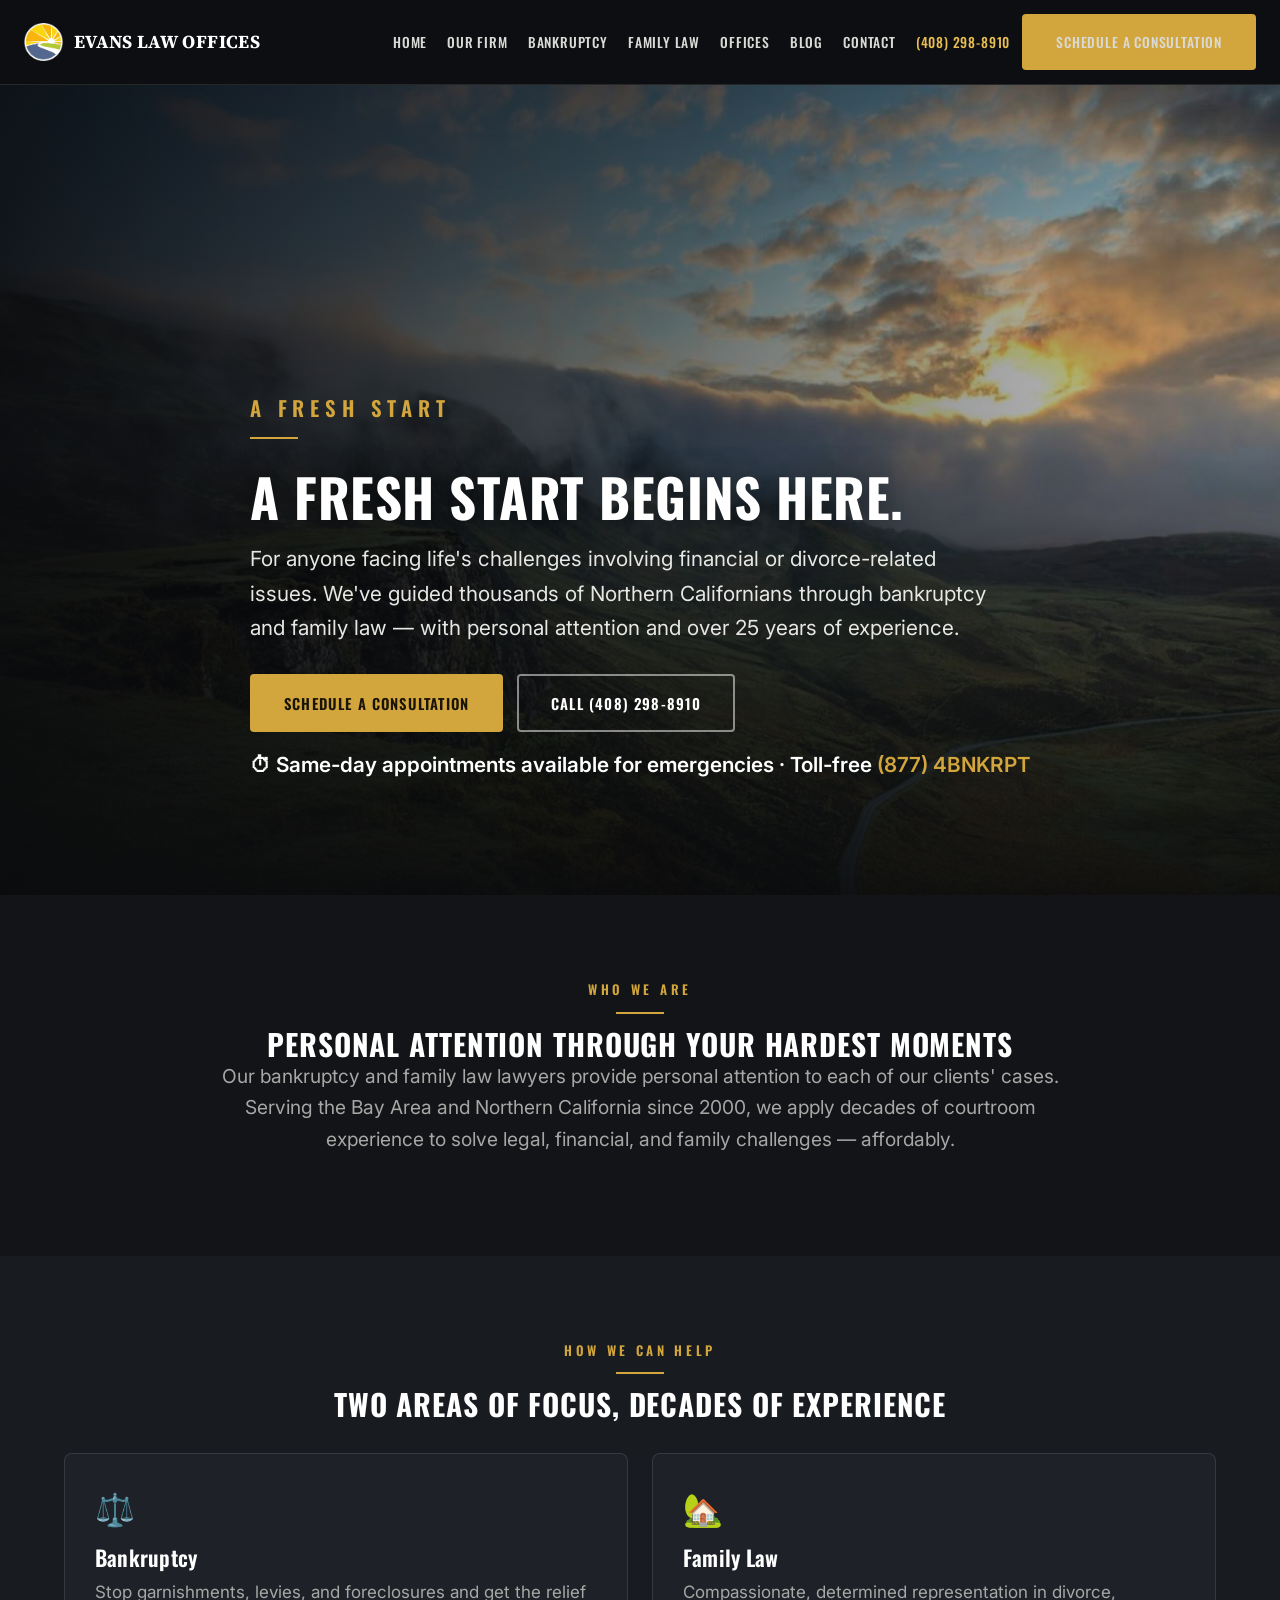
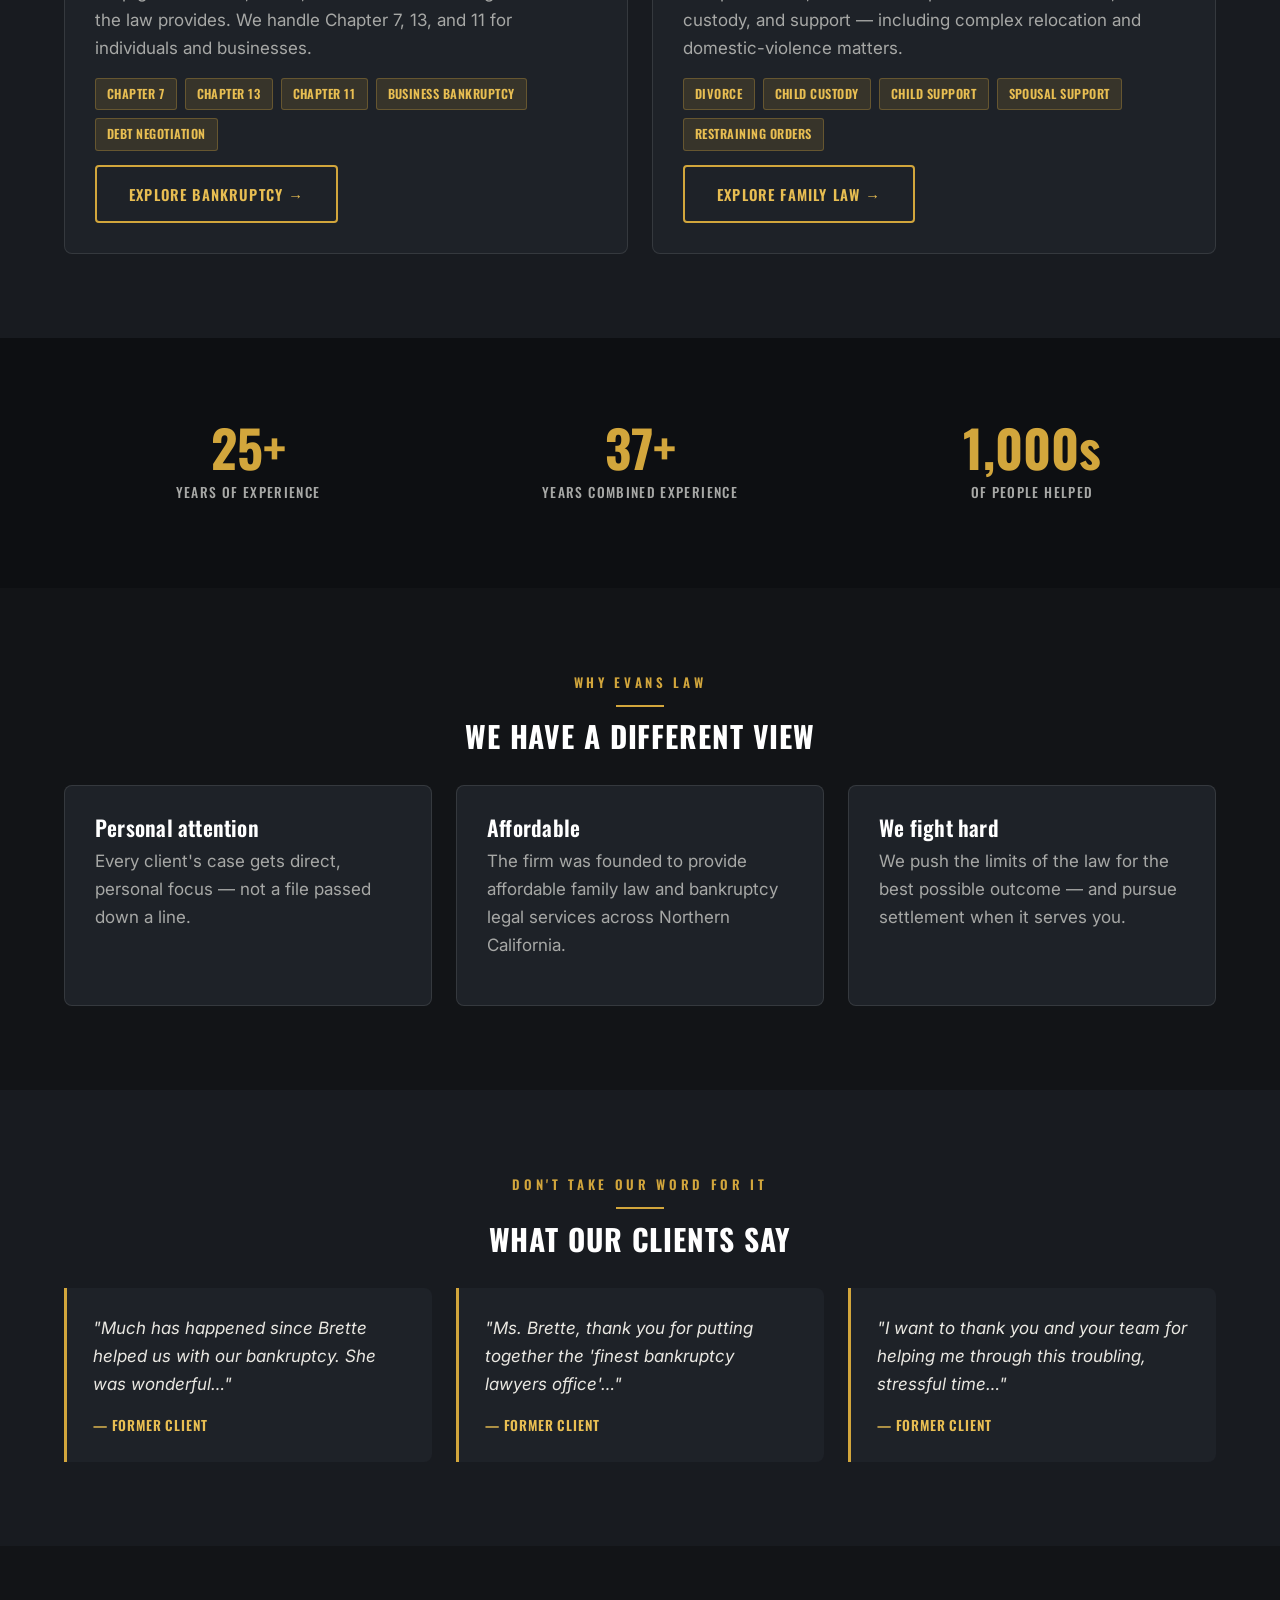
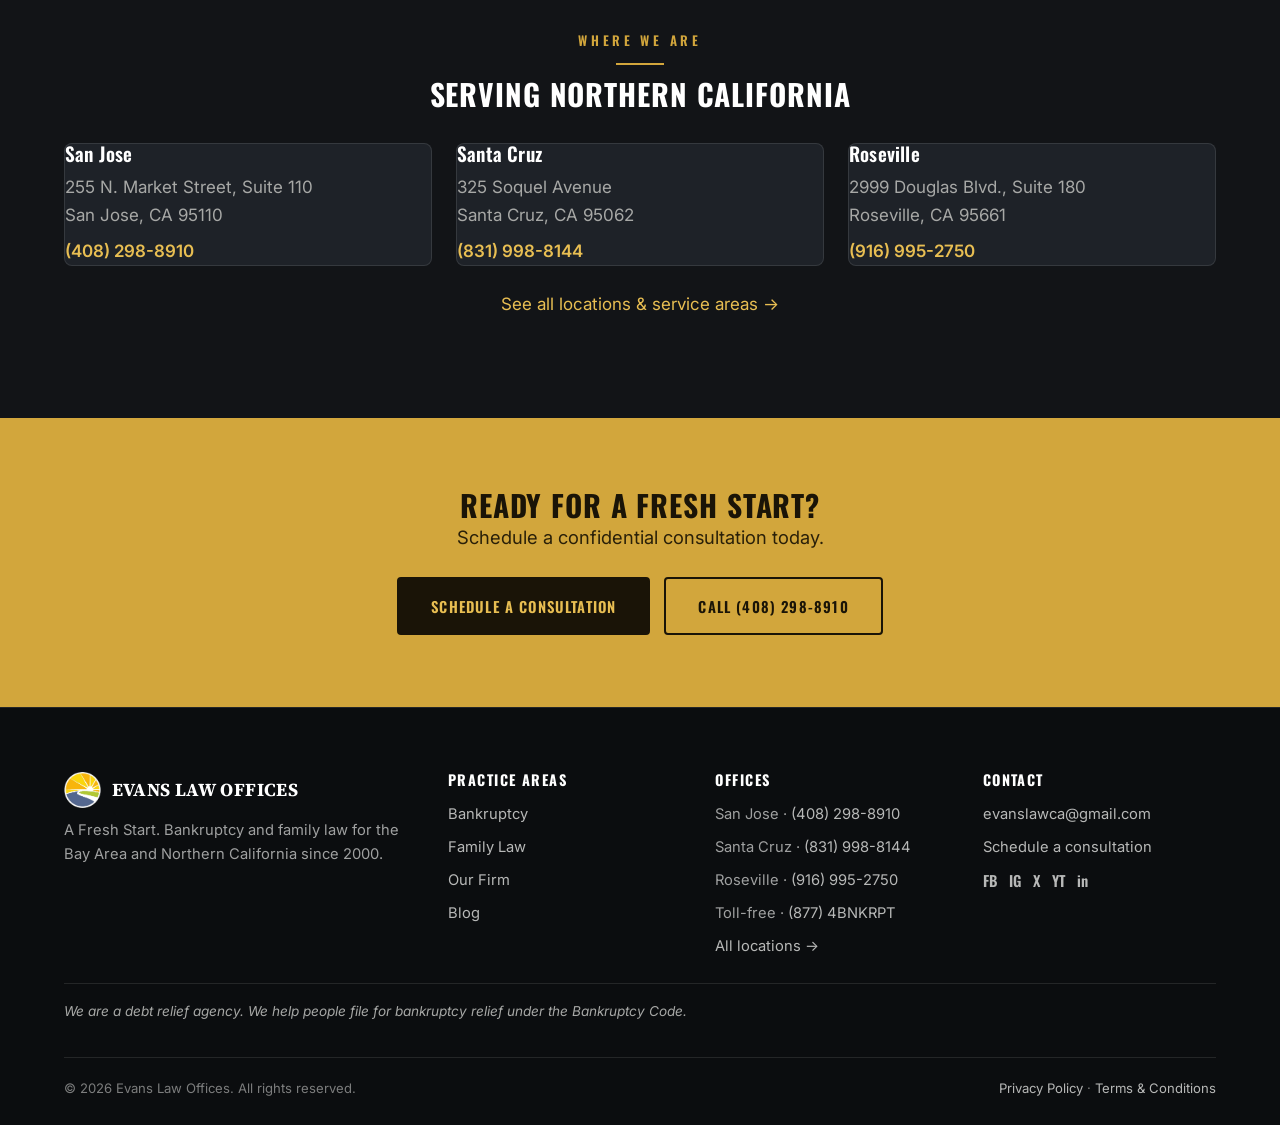
==== commit b1260832: "Reword 'Affordable' card to firm's actual site language (not invented copy) Co-Authored-By: Claude O" ====
--- a/index.html
+++ b/index.html
@@ -118,8 +118,8 @@
     <div class="grid grid-3">
       <div class="card"><h3>Personal attention</h3><p>Every client's case gets direct, personal focus —
         not a file passed down a line.</p></div>
-      <div class="card"><h3>Affordable</h3><p>Experienced representation that real families and small
-        businesses can actually afford.</p></div>
+      <div class="card"><h3>Affordable</h3><p>The firm was founded to provide affordable family law and
+        bankruptcy legal services across Northern California.</p></div>
       <div class="card"><h3>We fight hard</h3><p>We push the limits of the law for the best possible
         outcome — and pursue settlement when it serves you.</p></div>
     </div>
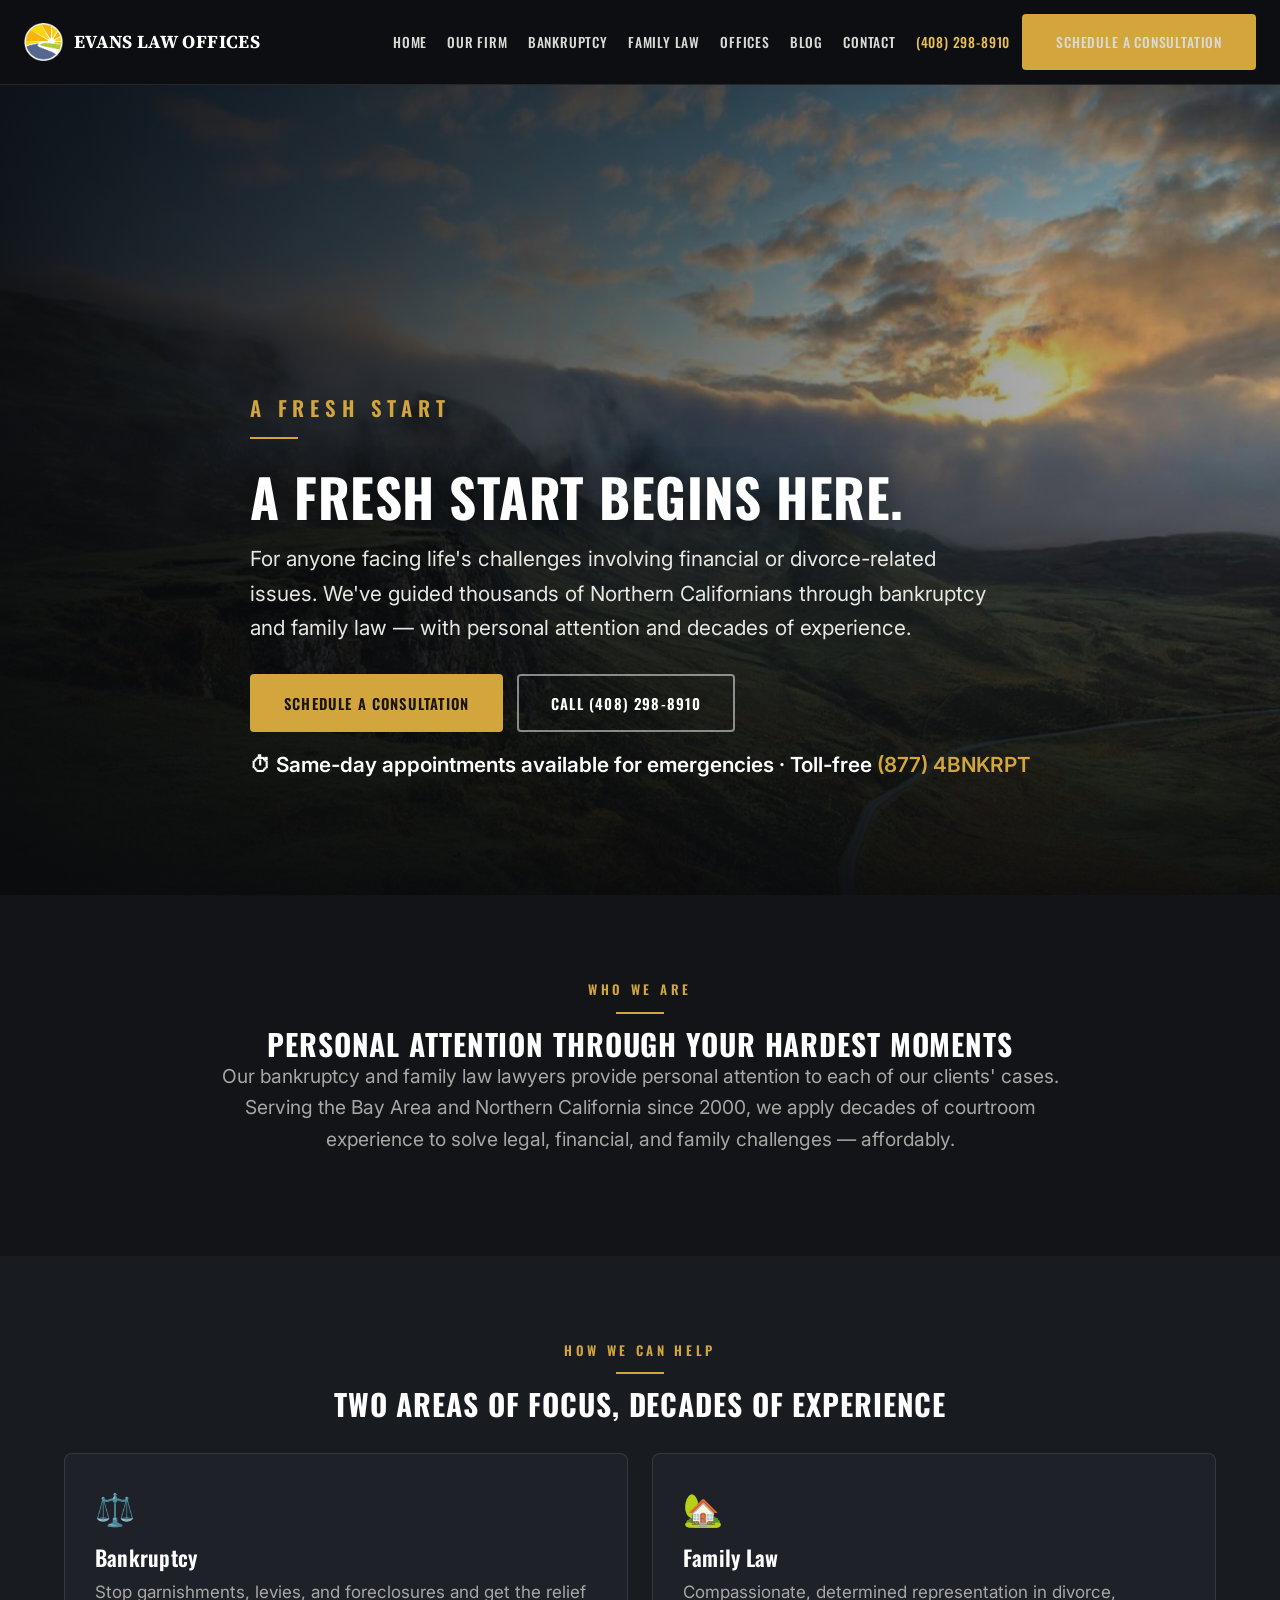
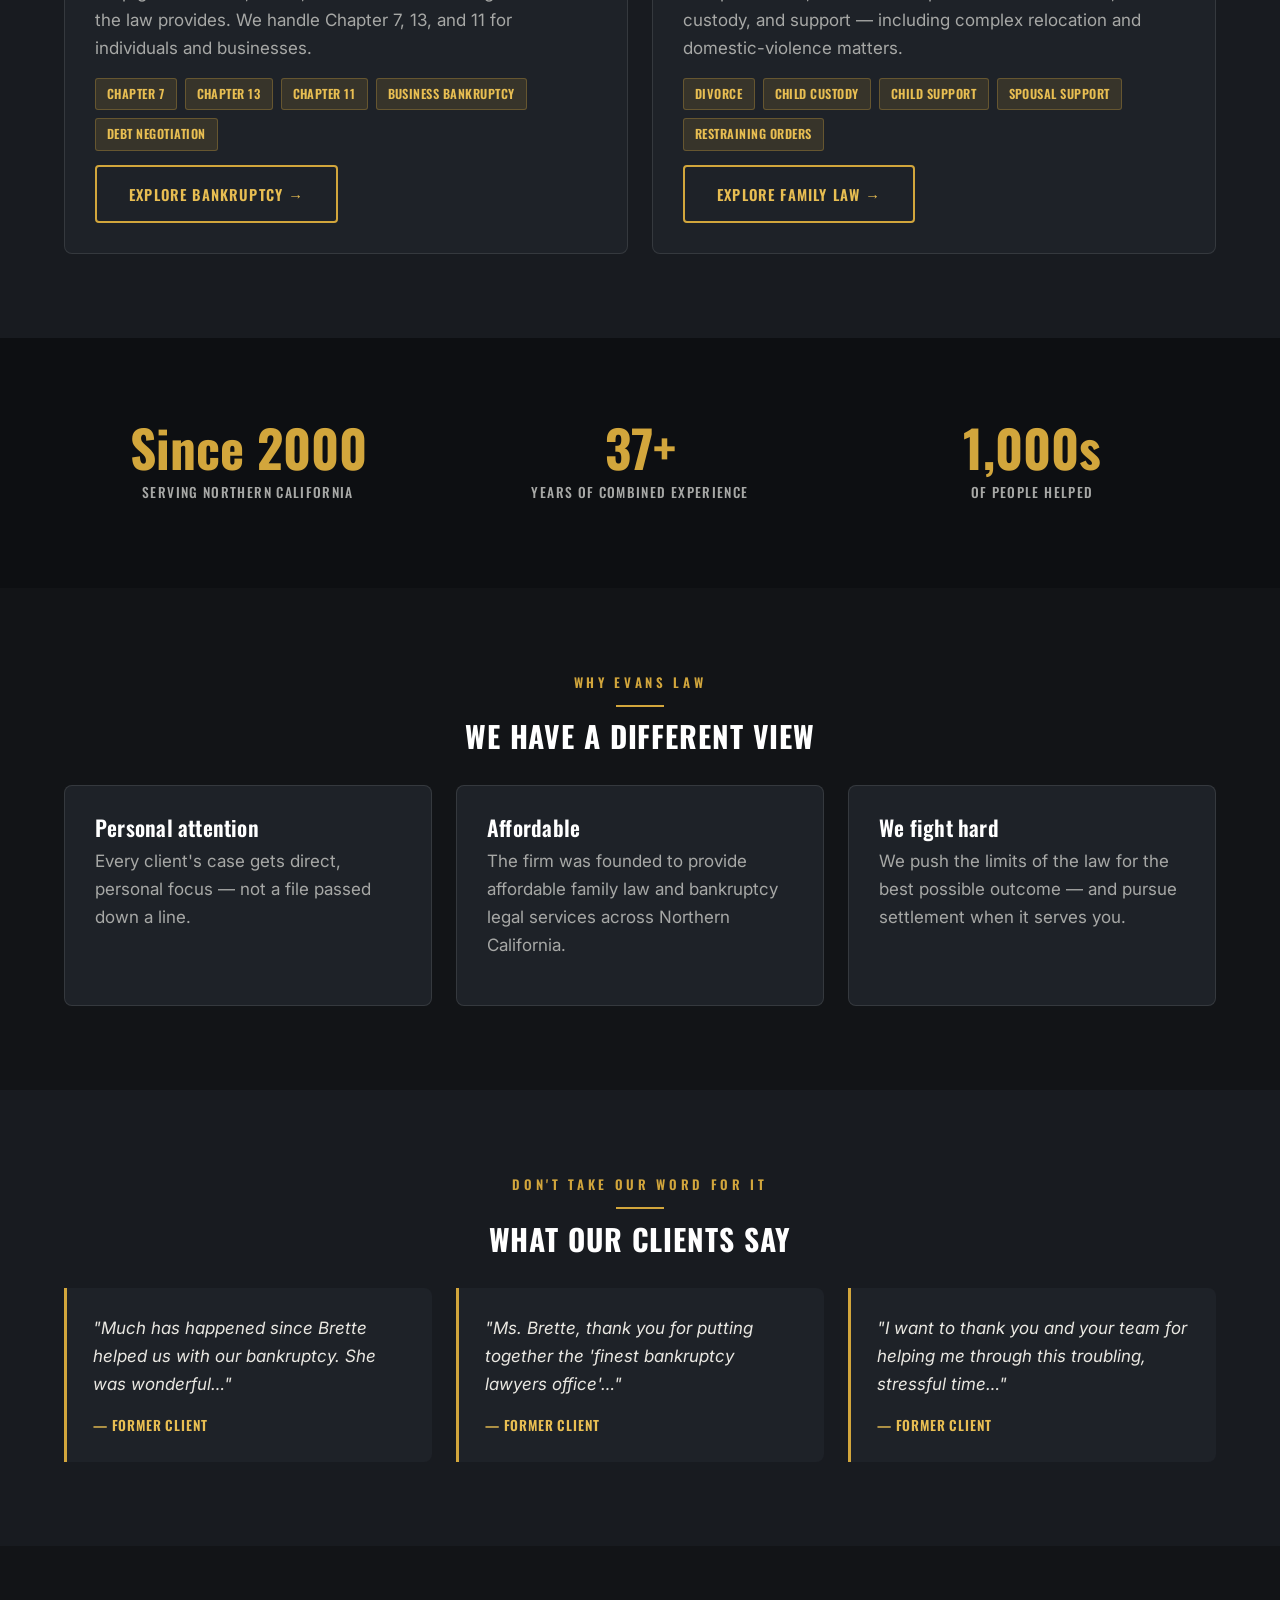
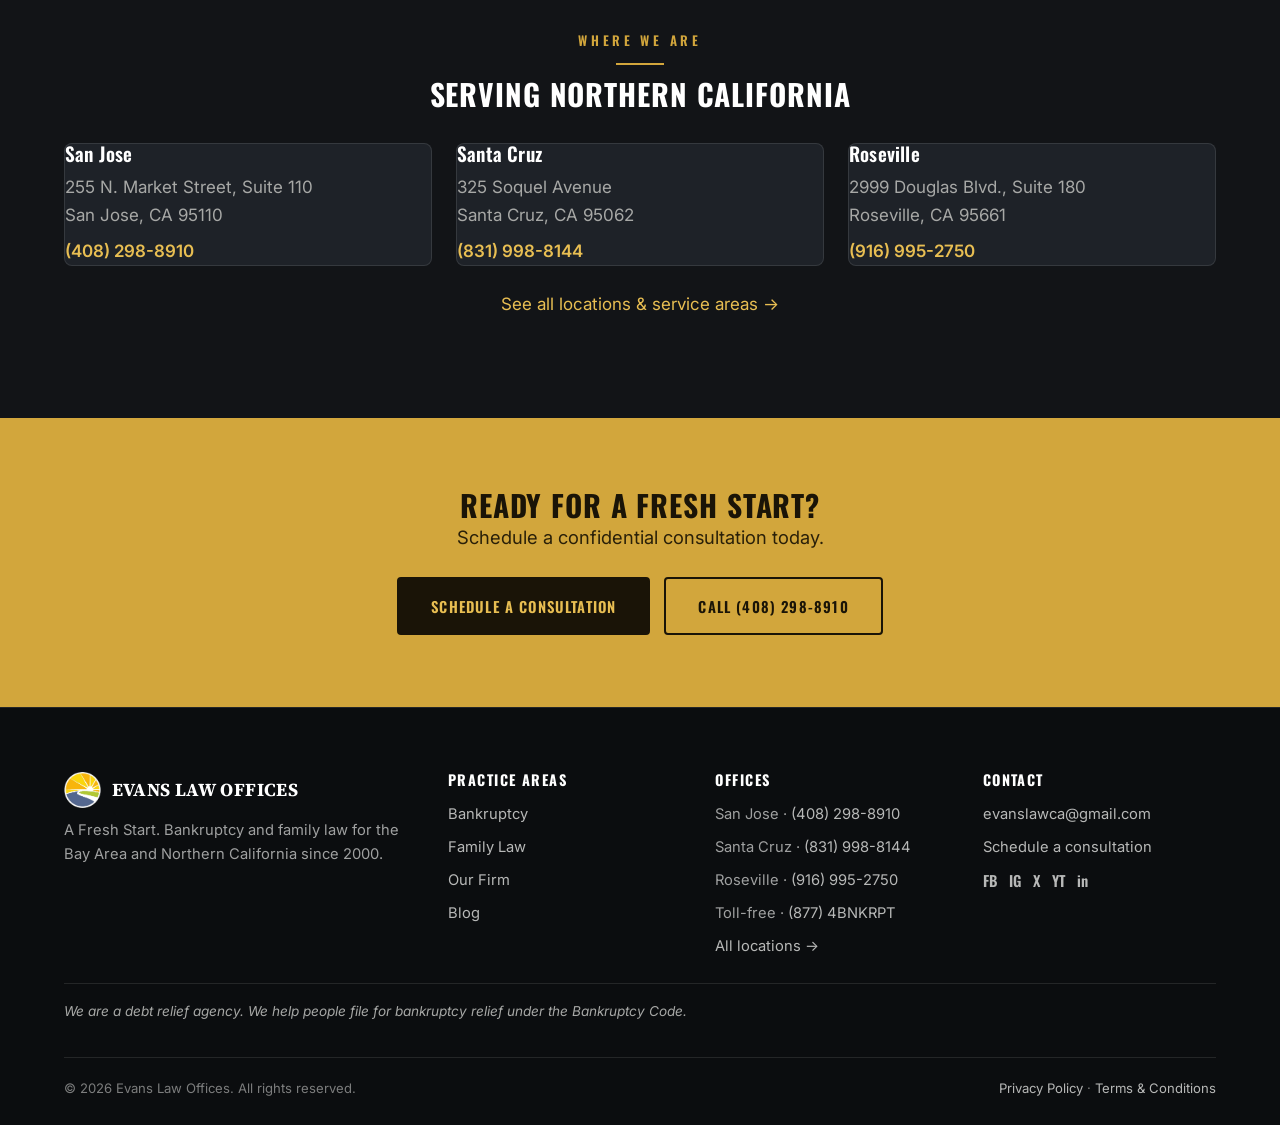
==== commit d756aa9f: "Fix confusing 25+/37+ experience numbers - Stats band: replace standalone '25+ years' with 'Since 20" ====
--- a/index.html
+++ b/index.html
@@ -4,7 +4,7 @@
 <meta charset="UTF-8">
 <meta name="viewport" content="width=device-width, initial-scale=1.0">
 <title>Evans Law Offices — A Fresh Start | Bankruptcy & Family Law, Northern California</title>
-<meta name="description" content="Evans Law Offices helps Northern Californians through bankruptcy and family law with personal attention and 25+ years of experience. A fresh start begins here. Schedule a consultation.">
+<meta name="description" content="Evans Law Offices helps Northern Californians through bankruptcy and family law with personal attention and decades of experience. A fresh start begins here. Schedule a consultation.">
 <link rel="preconnect" href="https://fonts.googleapis.com">
 <link rel="preconnect" href="https://fonts.gstatic.com" crossorigin>
 <link href="https://fonts.googleapis.com/css2?family=Inter:wght@400;600;700&family=Source+Serif+4:wght@500;600;700&display=swap" rel="stylesheet">
@@ -41,7 +41,7 @@
     <h1>A fresh start begins here.</h1>
     <p>For anyone facing life's challenges involving financial or divorce-related issues. We've guided
        thousands of Northern Californians through bankruptcy and family law — with personal attention
-       and over 25 years of experience.</p>
+       and decades of experience.</p>
     <div class="btn-row">
       <a class="btn btn--gold" href="contact.html">Schedule a Consultation</a>
       <a class="btn btn--outline" href="tel:+14082988910">Call (408) 298-8910</a>
@@ -101,8 +101,8 @@
 <section class="section section--slate">
   <div class="container">
     <div class="stats">
-      <div class="stat"><div class="num">25+</div><div class="label">Years of experience</div></div>
-      <div class="stat"><div class="num">37+</div><div class="label">Years combined experience</div></div>
+      <div class="stat"><div class="num">Since 2000</div><div class="label">Serving Northern California</div></div>
+      <div class="stat"><div class="num">37+</div><div class="label">Years of combined experience</div></div>
       <div class="stat"><div class="num">1,000s</div><div class="label">Of people helped</div></div>
     </div>
   </div>
